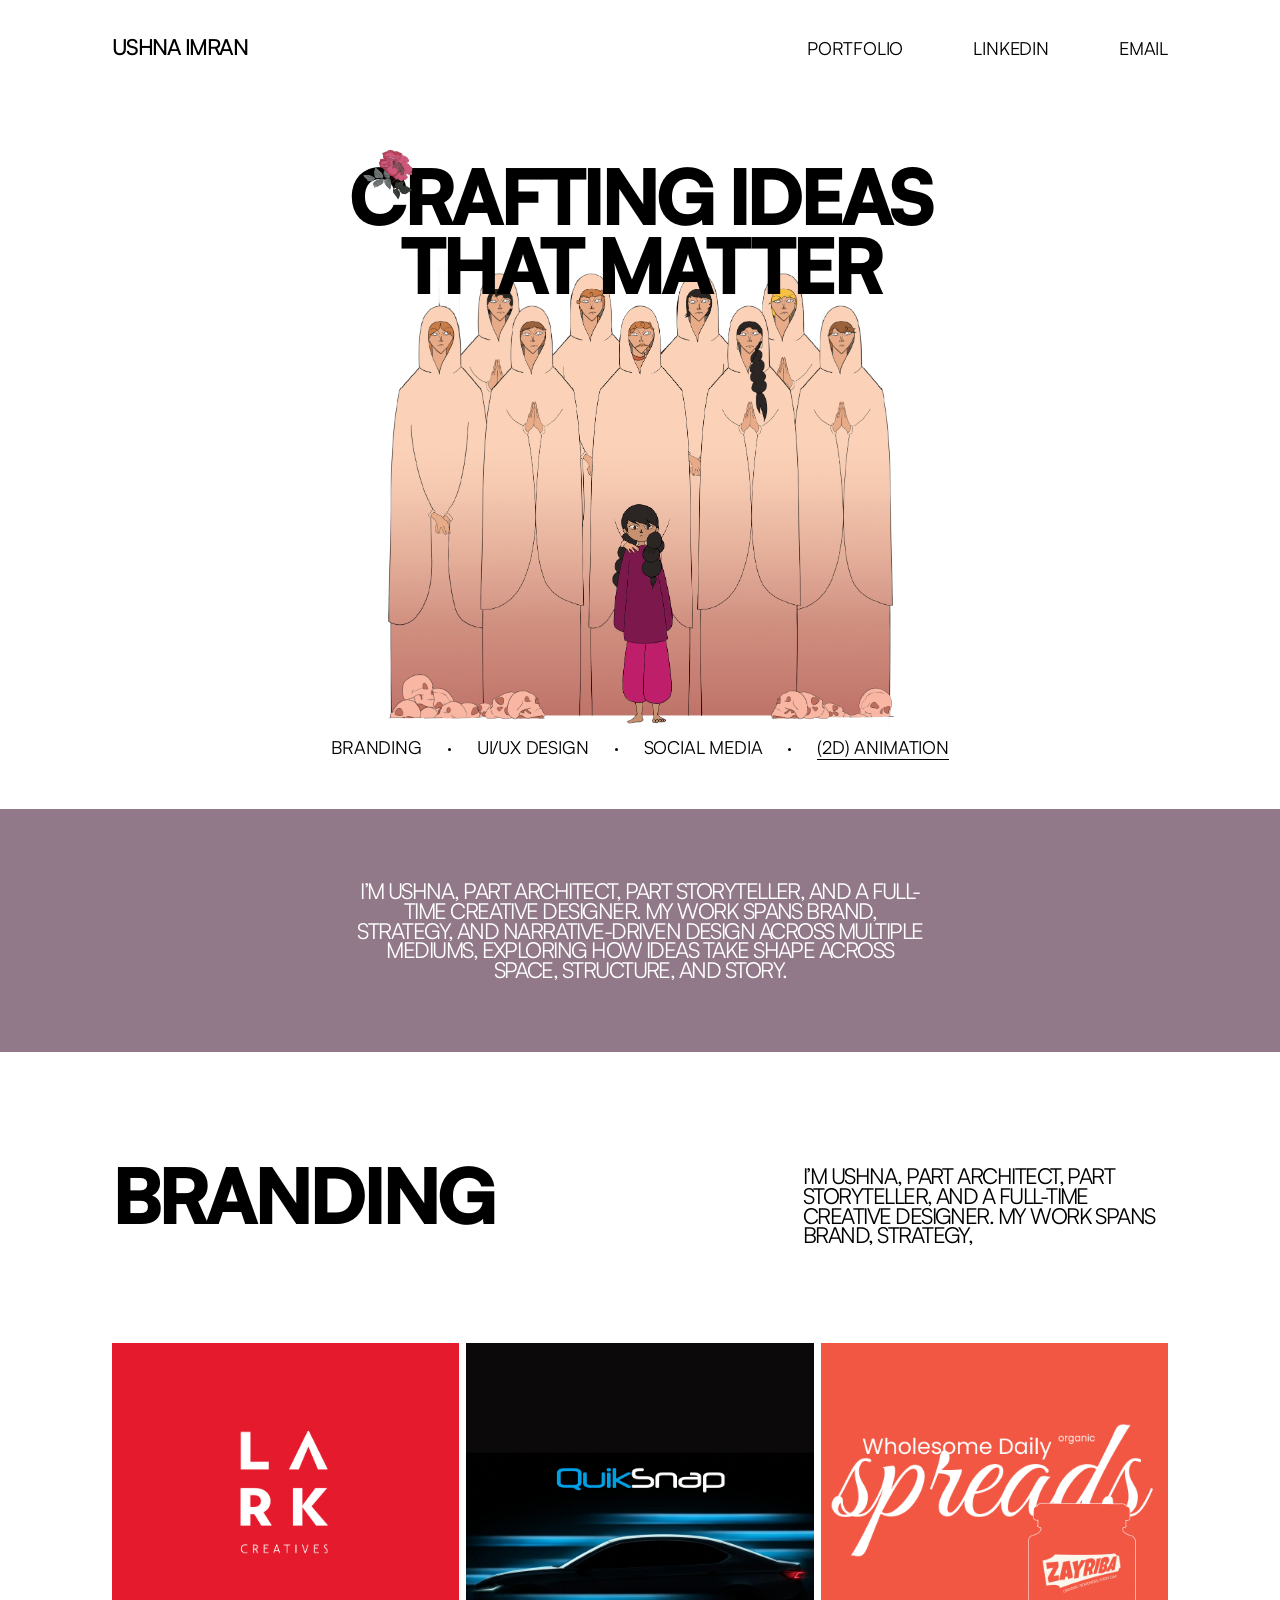
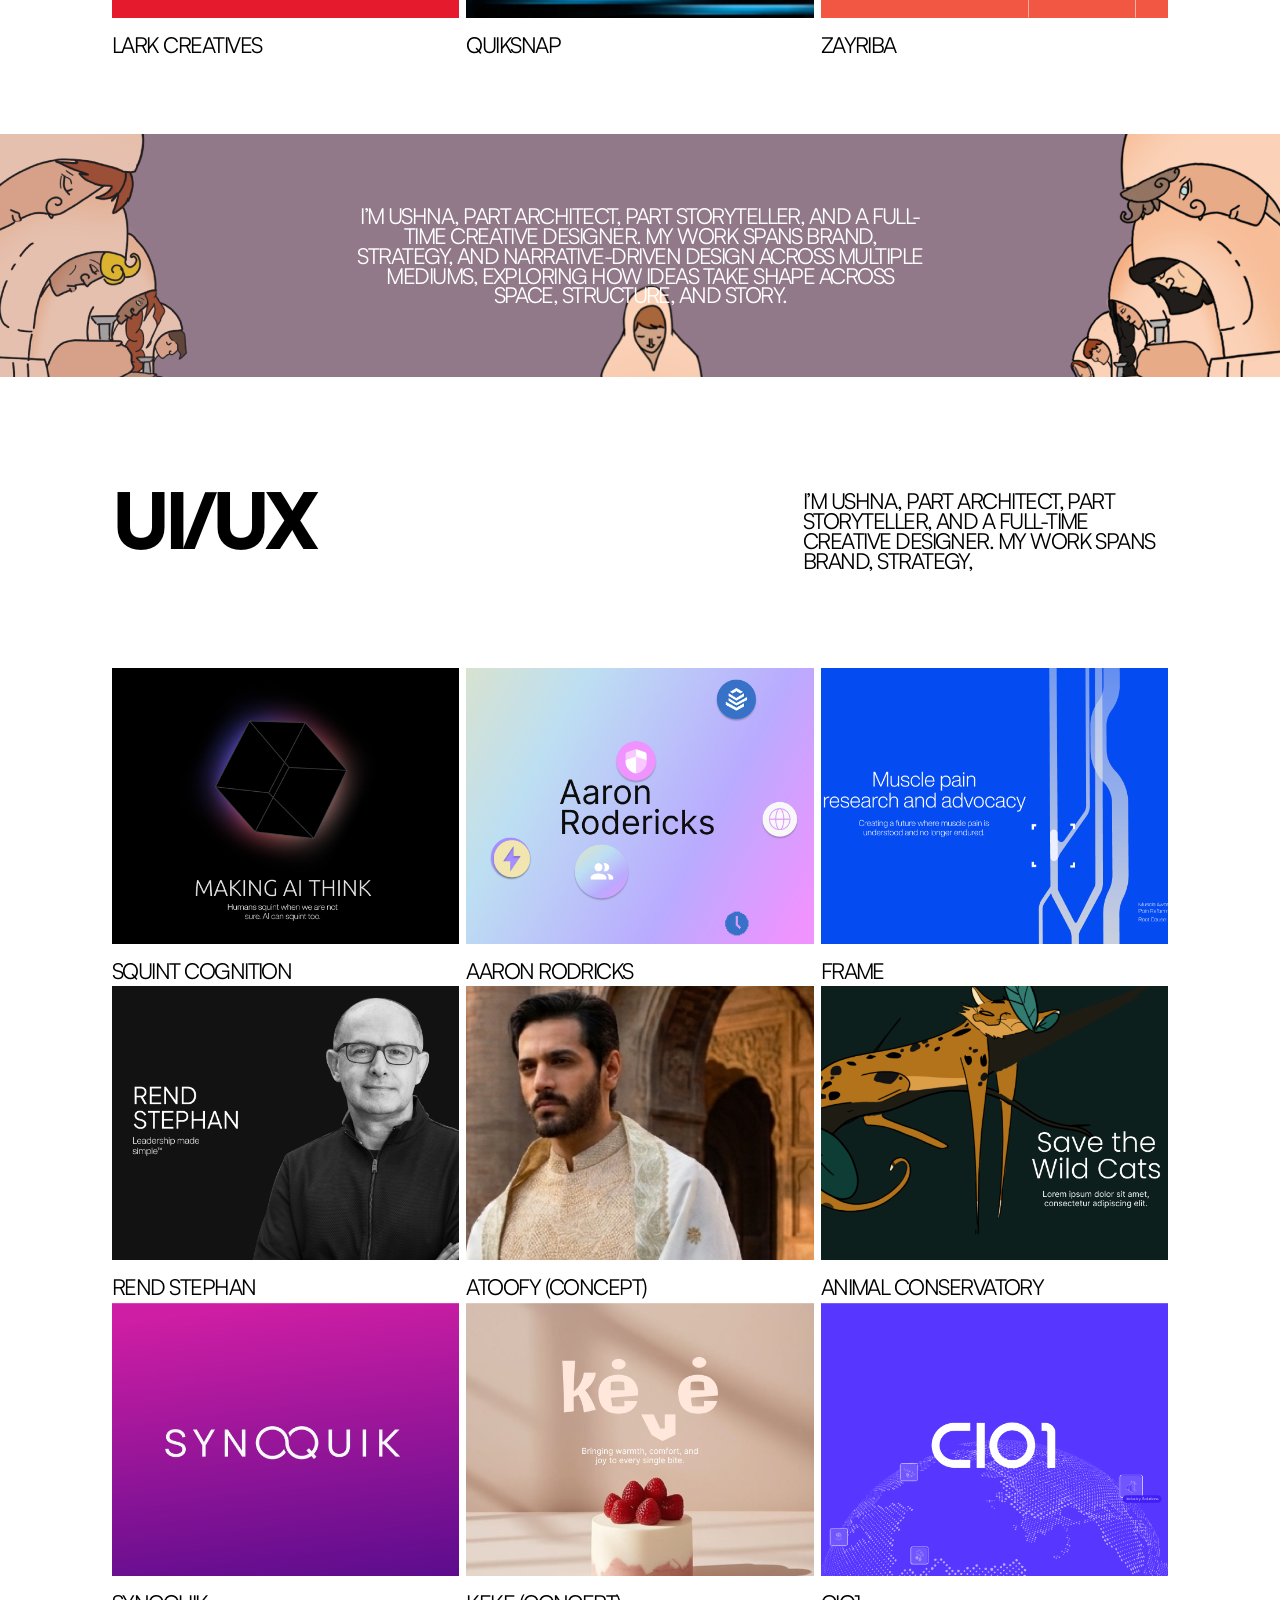
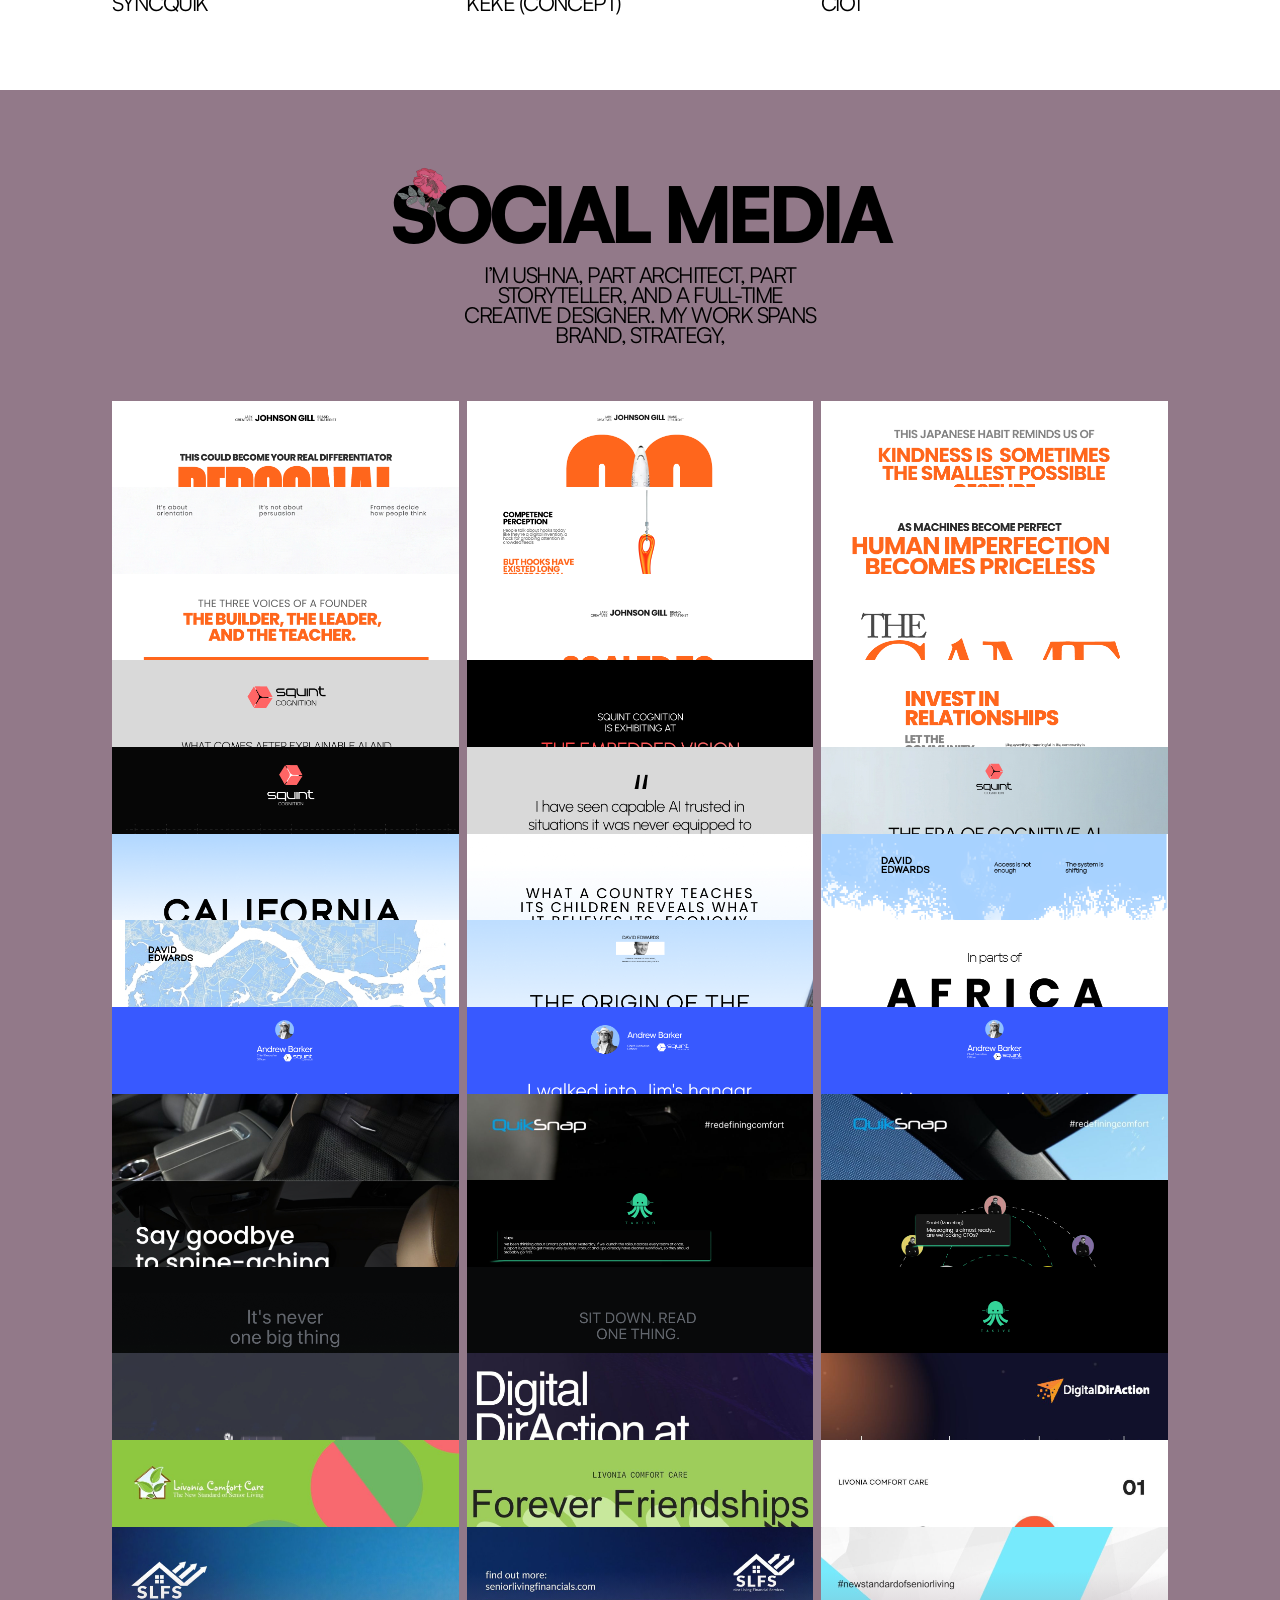
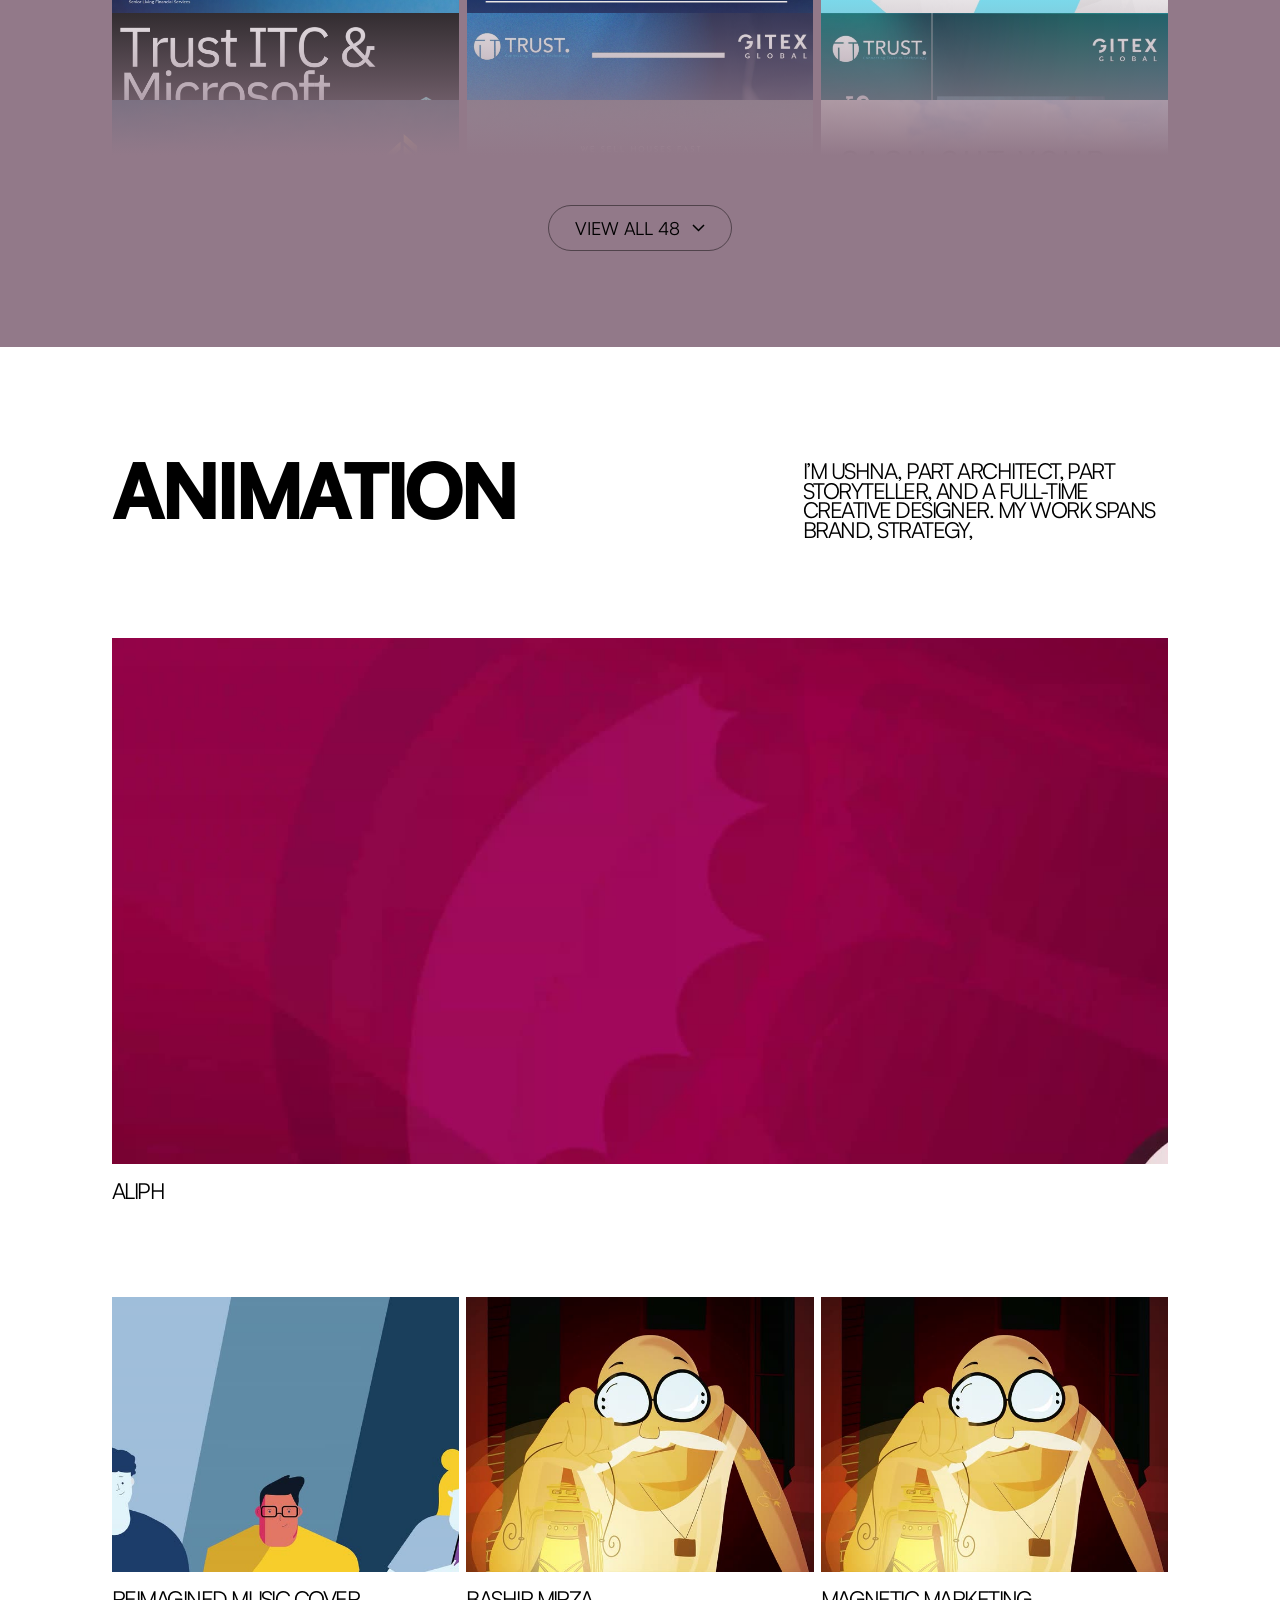
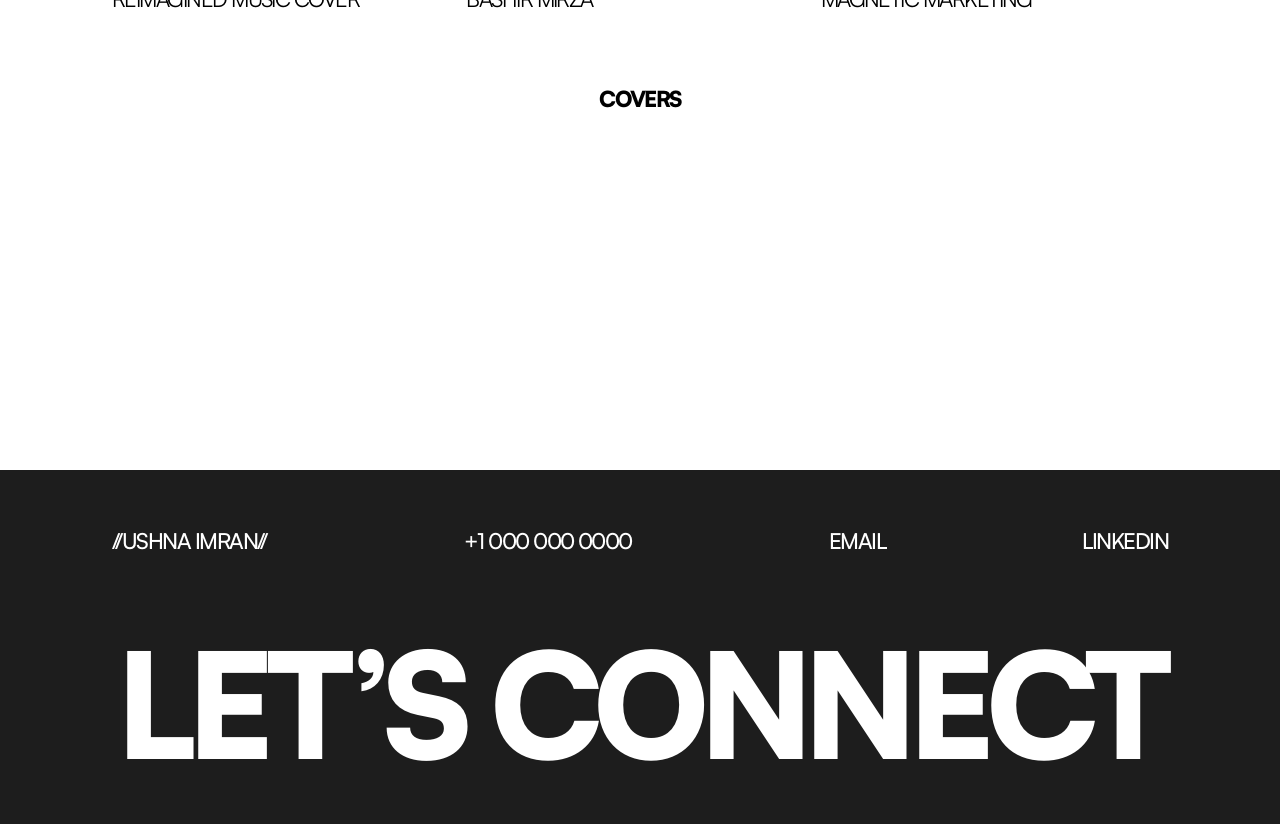
==== index.html @ 885ed6cf "Build Ushna Imran portfolio one-pager from Figma Transcribes the "Ushna portfolio" frame (2:28014) t" ====
<!DOCTYPE html>
<html lang="en">
<head>
<meta charset="utf-8">
<meta name="viewport" content="width=device-width,initial-scale=1">
<title>Ushna Imran — Crafting Ideas That Matter</title>
<meta name="description" content="Ushna Imran — creative designer working across branding, UI/UX, social media and 2d animation.">
<meta property="og:title" content="Ushna Imran — Crafting Ideas That Matter">
<meta property="og:description" content="Creative designer working across branding, UI/UX, social media and 2d animation.">
<meta property="og:type" content="website">
<link rel="preload" href="assets/fonts/Satoshi-Black.woff2" as="font" type="font/woff2" crossorigin>
<link rel="preload" href="assets/fonts/Satoshi-Regular.woff2" as="font" type="font/woff2" crossorigin>
<link rel="stylesheet" href="css/style.css">
</head>
<body>

<header class="nav">
  <div class="wrap nav__in">
    <a class="nav__logo" href="#top">Ushna Imran</a>
    <nav class="nav__links" aria-label="Primary">
      <a href="#branding">Portfolio</a>
      <a href="https://www.linkedin.com/" target="_blank" rel="noopener">LinkedIn</a>
      <a href="mailto:hello@example.com">Email</a>
    </nav>
  </div>
</header>

<main id="top">

  <section class="hero">
    <h1 class="hero__title">
      <img class="hero__rose" src="assets/img/hero-rose.png" alt="" width="344" height="264">
      Crafting ideas that matter
    </h1>
    <img class="hero__art" src="assets/img/hero-illustration.png" alt="Illustration of a figure standing before a row of robed figures" width="1539" height="1455">
    <nav class="hero__jump" aria-label="Sections">
      <a href="#branding" data-jump="branding">Branding</a>
      <span class="hero__dot" aria-hidden="true"></span>
      <a href="#uiux" data-jump="uiux">UI/UX Design</a>
      <span class="hero__dot" aria-hidden="true"></span>
      <a href="#social" data-jump="social">Social Media</a>
      <span class="hero__dot" aria-hidden="true"></span>
      <a href="#animation" data-jump="animation">(2d) Animation</a>
    </nav>
  </section>

  <div class="band band--plain">
    <p class="band__text">I’m Ushna, part architect, part storyteller, and a full-time creative designer. My work spans brand, strategy, and narrative-driven design across multiple mediums, exploring how ideas take shape across space, structure, and story.</p>
  </div>

  <section class="sec" id="branding">
    <div class="wrap">
      <div class="sec__head">
        <h2 class="sec__title">Branding</h2>
        <p class="sec__blurb">I’m Ushna, part architect, part storyteller, and a full-time creative designer. My work spans brand, strategy,</p>
      </div>
      <div class="grid">
        <button type="button" class="tile tile--link" data-case="lark" aria-haspopup="dialog">
          <span class="tile__art"><img src="assets/img/brand-lark.png" alt="Lark Creatives" loading="lazy" width="694" height="476"></span>
          <span class="tile__label">Lark Creatives</span>
        </button>
        <button type="button" class="tile tile--link" data-case="quiksnap" aria-haspopup="dialog">
          <span class="tile__art"><img src="assets/img/brand-quiksnap.png" alt="QuikSnap" loading="lazy" width="694" height="476"></span>
          <span class="tile__label">QuikSnap</span>
        </button>
        <button type="button" class="tile tile--link" data-case="zayriba" aria-haspopup="dialog">
          <span class="tile__art"><img src="assets/img/brand-zayriba.png" alt="Zayriba" loading="lazy" width="694" height="476"></span>
          <span class="tile__label">Zayriba</span>
        </button>
      </div>
    </div>
  </section>

  <div class="band">
    <img class="band__art" src="assets/img/break-2.png" alt="" width="2880" height="486">
    <p class="band__text">I’m Ushna, part architect, part storyteller, and a full-time creative designer. My work spans brand, strategy, and narrative-driven design across multiple mediums, exploring how ideas take shape across space, structure, and story.</p>
  </div>

  <section class="sec" id="uiux">
    <div class="wrap">
      <div class="sec__head">
        <h2 class="sec__title">UI/UX</h2>
        <p class="sec__blurb">I’m Ushna, part architect, part storyteller, and a full-time creative designer. My work spans brand, strategy,</p>
      </div>
      <div class="grid">
        <div class="tile tile--static">
          <span class="tile__art"><img src="assets/img/uiux-squint-cognition.png" alt="Squint Cognition" loading="lazy" width="694" height="476"></span>
          <span class="tile__label">Squint Cognition</span>
        </div>
        <button type="button" class="tile tile--link" data-case="aaron-rodricks" aria-haspopup="dialog">
          <span class="tile__art"><img src="assets/img/uiux-aaron-rodricks.png" alt="Aaron Rodricks" loading="lazy" width="694" height="476"></span>
          <span class="tile__label">Aaron Rodricks</span>
        </button>
        <button type="button" class="tile tile--link" data-case="frame" aria-haspopup="dialog">
          <span class="tile__art"><img src="assets/img/uiux-frame.png" alt="Frame" loading="lazy" width="694" height="476"></span>
          <span class="tile__label">Frame</span>
        </button>
        <button type="button" class="tile tile--link" data-case="rend-stephan" aria-haspopup="dialog">
          <span class="tile__art"><img src="assets/img/uiux-rend-stephan.png" alt="Rend Stephan" loading="lazy" width="694" height="476"></span>
          <span class="tile__label">Rend Stephan</span>
        </button>
        <div class="tile tile--static">
          <span class="tile__art"><img src="assets/img/uiux-atoofy.png" alt="Atoofy (concept)" loading="lazy" width="694" height="476"></span>
          <span class="tile__label">Atoofy (concept)</span>
        </div>
        <button type="button" class="tile tile--link" data-case="animal-conservatory" aria-haspopup="dialog">
          <span class="tile__art"><img src="assets/img/uiux-animal-conservatory.png" alt="Animal Conservatory" loading="lazy" width="694" height="476"></span>
          <span class="tile__label">Animal Conservatory</span>
        </button>
        <div class="tile tile--static">
          <span class="tile__art"><img src="assets/img/uiux-syncquik.png" alt="SyncQuik" loading="lazy" width="694" height="476"></span>
          <span class="tile__label">SyncQuik</span>
        </div>
        <button type="button" class="tile tile--link" data-case="keke" aria-haspopup="dialog">
          <span class="tile__art"><img src="assets/img/uiux-keke.png" alt="KEKE (concept)" loading="lazy" width="694" height="476"></span>
          <span class="tile__label">KEKE (concept)</span>
        </button>
        <button type="button" class="tile tile--link" data-case="cio1" aria-haspopup="dialog">
          <span class="tile__art"><img src="assets/img/uiux-cio1.png" alt="CIO1" loading="lazy" width="694" height="476"></span>
          <span class="tile__label">CIO1</span>
        </button>
      </div>
    </div>
  </section>

  <section class="social" id="social">
    <div class="wrap">
      <div class="social__head">
        <img class="social__rose" src="assets/img/hero-rose.png" alt="" width="344" height="264">
        <h2 class="social__title">Social Media</h2>
      </div>
      <p class="social__blurb">I’m Ushna, part architect, part storyteller, and a full-time creative designer. My work spans brand, strategy,</p>
      <div class="social__gridwrap" id="socialWrap">
        <div class="social__grid" id="socialGrid">
            <figure class="social__item"><img src="assets/img/social-01.png" alt="Social media design 1" loading="lazy" width="694" height="756"></figure>
            <figure class="social__item"><img src="assets/img/social-02.png" alt="Social media design 2" loading="lazy" width="694" height="756"></figure>
            <figure class="social__item"><img src="assets/img/social-03.png" alt="Social media design 3" loading="lazy" width="694" height="756"></figure>
            <figure class="social__item"><img src="assets/img/social-04.png" alt="Social media design 4" loading="lazy" width="694" height="756"></figure>
            <figure class="social__item"><img src="assets/img/social-05.png" alt="Social media design 5" loading="lazy" width="694" height="756"></figure>
            <figure class="social__item"><img src="assets/img/social-06.png" alt="Social media design 6" loading="lazy" width="694" height="756"></figure>
            <figure class="social__item"><img src="assets/img/social-07.png" alt="Social media design 7" loading="lazy" width="694" height="756"></figure>
            <figure class="social__item"><img src="assets/img/social-08.png" alt="Social media design 8" loading="lazy" width="694" height="756"></figure>
            <figure class="social__item"><img src="assets/img/social-09.png" alt="Social media design 9" loading="lazy" width="694" height="756"></figure>
            <figure class="social__item"><img src="assets/img/social-10.png" alt="Social media design 10" loading="lazy" width="694" height="756"></figure>
            <figure class="social__item"><img src="assets/img/social-11.png" alt="Social media design 11" loading="lazy" width="694" height="756"></figure>
            <figure class="social__item"><img src="assets/img/social-12.png" alt="Social media design 12" loading="lazy" width="694" height="756"></figure>
            <figure class="social__item"><img src="assets/img/social-13.png" alt="Social media design 13" loading="lazy" width="694" height="756"></figure>
            <figure class="social__item"><img src="assets/img/social-14.png" alt="Social media design 14" loading="lazy" width="694" height="756"></figure>
            <figure class="social__item"><img src="assets/img/social-15.png" alt="Social media design 15" loading="lazy" width="694" height="756"></figure>
            <figure class="social__item"><img src="assets/img/social-16.png" alt="Social media design 16" loading="lazy" width="694" height="756"></figure>
            <figure class="social__item"><img src="assets/img/social-17.png" alt="Social media design 17" loading="lazy" width="694" height="756"></figure>
            <figure class="social__item"><img src="assets/img/social-18.png" alt="Social media design 18" loading="lazy" width="694" height="756"></figure>
            <figure class="social__item"><img src="assets/img/social-19.png" alt="Social media design 19" loading="lazy" width="694" height="756"></figure>
            <figure class="social__item"><img src="assets/img/social-20.png" alt="Social media design 20" loading="lazy" width="694" height="756"></figure>
            <figure class="social__item"><img src="assets/img/social-21.png" alt="Social media design 21" loading="lazy" width="694" height="756"></figure>
            <figure class="social__item"><img src="assets/img/social-22.png" alt="Social media design 22" loading="lazy" width="694" height="756"></figure>
            <figure class="social__item"><img src="assets/img/social-23.png" alt="Social media design 23" loading="lazy" width="694" height="756"></figure>
            <figure class="social__item"><img src="assets/img/social-24.png" alt="Social media design 24" loading="lazy" width="694" height="756"></figure>
            <figure class="social__item"><img src="assets/img/social-25.png" alt="Social media design 25" loading="lazy" width="694" height="756"></figure>
            <figure class="social__item"><img src="assets/img/social-26.png" alt="Social media design 26" loading="lazy" width="694" height="756"></figure>
            <figure class="social__item"><img src="assets/img/social-27.png" alt="Social media design 27" loading="lazy" width="694" height="756"></figure>
            <figure class="social__item"><img src="assets/img/social-28.png" alt="Social media design 28" loading="lazy" width="694" height="756"></figure>
            <figure class="social__item"><img src="assets/img/social-29.png" alt="Social media design 29" loading="lazy" width="694" height="756"></figure>
            <figure class="social__item"><img src="assets/img/social-30.png" alt="Social media design 30" loading="lazy" width="694" height="756"></figure>
            <figure class="social__item"><img src="assets/img/social-31.png" alt="Social media design 31" loading="lazy" width="694" height="756"></figure>
            <figure class="social__item"><img src="assets/img/social-32.png" alt="Social media design 32" loading="lazy" width="694" height="756"></figure>
            <figure class="social__item"><img src="assets/img/social-33.png" alt="Social media design 33" loading="lazy" width="694" height="756"></figure>
            <figure class="social__item"><img src="assets/img/social-34.png" alt="Social media design 34" loading="lazy" width="694" height="756"></figure>
            <figure class="social__item"><img src="assets/img/social-35.png" alt="Social media design 35" loading="lazy" width="694" height="756"></figure>
            <figure class="social__item"><img src="assets/img/social-36.png" alt="Social media design 36" loading="lazy" width="694" height="756"></figure>
            <figure class="social__item"><img src="assets/img/social-37.png" alt="Social media design 37" loading="lazy" width="694" height="756"></figure>
            <figure class="social__item"><img src="assets/img/social-38.png" alt="Social media design 38" loading="lazy" width="694" height="756"></figure>
            <figure class="social__item"><img src="assets/img/social-39.png" alt="Social media design 39" loading="lazy" width="694" height="756"></figure>
            <figure class="social__item"><img src="assets/img/social-40.png" alt="Social media design 40" loading="lazy" width="694" height="756"></figure>
            <figure class="social__item"><img src="assets/img/social-41.png" alt="Social media design 41" loading="lazy" width="694" height="756"></figure>
            <figure class="social__item"><img src="assets/img/social-42.png" alt="Social media design 42" loading="lazy" width="694" height="756"></figure>
            <figure class="social__item"><img src="assets/img/social-43.png" alt="Social media design 43" loading="lazy" width="694" height="756"></figure>
            <figure class="social__item"><img src="assets/img/social-44.png" alt="Social media design 44" loading="lazy" width="694" height="756"></figure>
            <figure class="social__item"><img src="assets/img/social-45.png" alt="Social media design 45" loading="lazy" width="694" height="756"></figure>
            <figure class="social__item"><img src="assets/img/social-46.png" alt="Social media design 46" loading="lazy" width="694" height="756"></figure>
            <figure class="social__item"><img src="assets/img/social-47.png" alt="Social media design 47" loading="lazy" width="694" height="756"></figure>
            <figure class="social__item"><img src="assets/img/social-48.png" alt="Social media design 48" loading="lazy" width="694" height="756"></figure>
        </div>
        <div class="social__fade" aria-hidden="true"></div>
      </div>
      <button class="social__toggle" id="socialToggle" type="button" aria-expanded="false" aria-controls="socialGrid">
        <span data-label>View all 48</span>
        <svg width="13" height="8" viewBox="0 0 13 8" fill="none" aria-hidden="true"><path d="M1 1l5.5 5.5L12 1" stroke="currentColor" stroke-width="1.5"/></svg>
      </button>
    </div>
  </section>

  <section class="sec" id="animation">
    <div class="wrap">
      <div class="sec__head">
        <h2 class="sec__title">Animation</h2>
        <p class="sec__blurb">I’m Ushna, part architect, part storyteller, and a full-time creative designer. My work spans brand, strategy,</p>
      </div>

      <figure class="aliph" data-autoplay-video>
        <img src="assets/video/aliph-poster.jpg" alt="Aliph animation" width="1440" height="720">
        <video muted loop playsinline preload="none" width="1440" height="720">
          <source src="assets/video/aliph.webm" type="video/webm">
          <source src="assets/video/aliph.mp4" type="video/mp4">
        </video>
      </figure>
      <p class="tile__label">Aliph</p>

      <div class="grid anim-grid">
        <div class="tile tile--static">
          <span class="tile__art"><span class="anim__media" data-hover-video>
            <img src="assets/video/reimagined-music-cover-poster.jpg" alt="Reimagined Music Cover" loading="lazy" width="720" height="494">
            <video muted loop playsinline preload="none" width="720" height="494">
              <source src="assets/video/reimagined-music-cover.webm" type="video/webm">
              <source src="assets/video/reimagined-music-cover.mp4" type="video/mp4">
            </video>
          </span></span>
          <span class="tile__label">Reimagined Music Cover</span>
        </div>
        <div class="tile tile--static">
          <span class="tile__art"><span class="anim__media" data-hover-video>
            <img src="assets/video/bashir-mirza-poster.jpg" alt="Bashir Mirza" loading="lazy" width="720" height="494">
            <video muted loop playsinline preload="none" width="720" height="494">
              <source src="assets/video/bashir-mirza.webm" type="video/webm">
              <source src="assets/video/bashir-mirza.mp4" type="video/mp4">
            </video>
          </span></span>
          <span class="tile__label">Bashir Mirza</span>
        </div>
        <div class="tile tile--static">
          <span class="tile__art"><span class="anim__media" data-hover-video>
            <img src="assets/video/magnetic-marketing-poster.jpg" alt="Magnetic Marketing" loading="lazy" width="720" height="494">
            <video muted loop playsinline preload="none" width="720" height="494">
              <source src="assets/video/magnetic-marketing.webm" type="video/webm">
              <source src="assets/video/magnetic-marketing.mp4" type="video/mp4">
            </video>
          </span></span>
          <span class="tile__label">Magnetic Marketing</span>
        </div>
      </div>

      <div class="covers">
        <p class="covers__label">Covers</p>
        <div class="covers__row">
          <img src="assets/img/cover-1.png" alt="World Rhino Day cover" loading="lazy" width="616" height="872">
          <img src="assets/img/cover-2.png" alt="Thailand cover" loading="lazy" width="616" height="872">
          <img src="assets/img/cover-3.png" alt="World Rhino Day cover" loading="lazy" width="616" height="872">
          <img src="assets/img/cover-4.png" alt="Build your brand cover" loading="lazy" width="616" height="872">
        </div>
      </div>
    </div>
  </section>

</main>

<footer class="foot">
  <div class="wrap">
    <div class="foot__links">
      <a href="#top">//Ushna Imran//</a>
      <a href="tel:+10000000000">+1 000 000 0000</a>
      <a href="mailto:hello@example.com">Email</a>
      <a href="https://www.linkedin.com/" target="_blank" rel="noopener">LinkedIn</a>
    </div>
    <p class="foot__big">Let’s Connect</p>
  </div>
</footer>

<div class="modal" id="modal" role="dialog" aria-modal="true" aria-labelledby="modalTitle" hidden>
  <div class="modal__scrim" data-close></div>
  <div class="modal__panel" id="modalPanel">
    <div class="modal__bar">
      <span id="modalTitle">Case study</span>
      <button class="modal__close" type="button" data-close>Close</button>
    </div>
    <div class="modal__body" id="modalBody"></div>
    <p class="modal__end">Scroll to close</p>
  </div>
</div>

<script src="js/main.js"></script>
</body>
</html>
---- css/style.css ----
/* ==========================================================================
   Ushna Imran — portfolio
   Type + geometry transcribed from Figma (1440 canvas, 1056 content column).
   ========================================================================== */

@font-face{font-family:Satoshi;src:url(../assets/fonts/Satoshi-Regular.woff2) format('woff2');font-weight:400;font-style:normal;font-display:swap}
@font-face{font-family:Satoshi;src:url(../assets/fonts/Satoshi-Medium.woff2)  format('woff2');font-weight:500;font-style:normal;font-display:swap}
@font-face{font-family:Satoshi;src:url(../assets/fonts/Satoshi-Black.woff2)   format('woff2');font-weight:900;font-style:normal;font-display:swap}

:root{
  --ink:#000;
  --paper:#fff;
  --mauve:#927989;
  --footer:#1D1D1D;
  --col:1056px;          /* content column */
  --gut:7px;             /* grid gutter */
  --tile-ratio:347/238;  /* branding · ui/ux · animation tiles */
  --social-ratio:347/378;
  --ease:cubic-bezier(.22,1,.36,1);
}

*,*::before,*::after{box-sizing:border-box}
html{-webkit-text-size-adjust:100%}
body{
  margin:0;background:var(--paper);color:var(--ink);
  font-family:Satoshi,system-ui,-apple-system,"Segoe UI",sans-serif;
  font-weight:400;font-size:22px;line-height:.9;letter-spacing:-.07em;
  text-transform:uppercase;
  -webkit-font-smoothing:antialiased;
}
body.is-locked{overflow:hidden}
figure,p,h1,h2{margin:0}
img,video{display:block;max-width:100%}
a{color:inherit;text-decoration:none}
button{font:inherit;letter-spacing:inherit;text-transform:inherit;color:inherit;background:none;border:0;cursor:pointer}

.wrap{width:min(var(--col),calc(100% - 64px));margin-inline:auto}
.vh{position:absolute;width:1px;height:1px;overflow:hidden;clip:rect(0 0 0 0);white-space:nowrap}

/* ---------- nav ---------------------------------------------------------- */
.nav{position:absolute;top:0;left:0;right:0;z-index:20;padding-top:37px}
.nav__in{display:flex;align-items:baseline;justify-content:space-between}
.nav__logo{font-weight:500}
.nav__links{display:flex;gap:70px;font-size:18px;letter-spacing:-.01em}
.nav__links a{position:relative;padding-bottom:2px}
.nav__links a::after{
  content:"";position:absolute;left:0;right:0;bottom:0;height:1px;background:currentColor;
  transform:scaleX(0);transform-origin:right;transition:transform .45s var(--ease);
}
.nav__links a:hover::after{transform:scaleX(1);transform-origin:left}

/* ---------- hero --------------------------------------------------------- */
.hero{position:relative;height:809px;display:flex;flex-direction:column;align-items:center;background:var(--paper)}
.hero__title{
  position:relative;margin:161px 0 0;width:600px;
  font-weight:900;font-size:77px;line-height:.9;letter-spacing:-.07em;text-align:center;
}
.hero__rose{position:absolute;left:-5px;top:-23px;width:86px;height:66px;pointer-events:none}
.hero__art{width:513px;height:485px;margin-top:-57px;object-fit:contain}
.hero__jump{
  display:flex;align-items:center;gap:26px;margin-top:11px;
  font-size:18px;letter-spacing:-.01em;
}
.hero__jump a{position:relative;padding-bottom:5px}
.hero__jump a::after{
  content:"";position:absolute;left:0;right:0;bottom:0;height:1px;background:currentColor;
  transform:scaleX(0);transform-origin:right;transition:transform .45s var(--ease);
}
.hero__jump a:hover::after,.hero__jump a.is-active::after{transform:scaleX(1);transform-origin:left}
.hero__dot{width:3px;height:3px;border-radius:50%;background:currentColor;flex:none}

/* ---------- mauve bands -------------------------------------------------- */
.sec + .band{margin-top:116px}
.band{position:relative;height:243px;background:var(--mauve);display:grid;place-items:center;overflow:hidden}
.band__art{position:absolute;inset:0;width:100%;height:100%;object-fit:cover}
.band__text{position:relative;width:568px;text-align:center;color:#fff;font-size:22px;line-height:.9}
.band--plain{padding:0}
.band--plain img{position:absolute;inset:0;width:100%;height:100%;object-fit:cover}

/* ---------- section heads ------------------------------------------------ */
.sec{padding-top:108px}
.sec__head{display:flex;justify-content:space-between;align-items:flex-start;gap:40px}
.sec__title{margin:0;font-weight:900;font-size:77px;line-height:.9;letter-spacing:-.07em}
.sec__blurb{width:365px;flex:none;font-size:22px;line-height:.9;padding-top:6px}

/* ---------- tile grids --------------------------------------------------- */
.grid{display:grid;grid-template-columns:repeat(3,1fr);gap:41px var(--gut);margin-top:98px}
.tile{display:block;width:100%;text-align:left;padding:0}
.tile__art{position:relative;width:100%;aspect-ratio:var(--tile-ratio);overflow:hidden;background:#EDEDED}
.tile__art img,.tile__art video{width:100%;height:100%;object-fit:cover}
.tile__label{display:block;margin-top:17px;font-size:22px;line-height:.9}
.tile--link{cursor:pointer}
.tile--link .tile__art img{transition:transform .7s var(--ease),filter .7s var(--ease)}
.tile--link:hover .tile__art img{transform:scale(1.045)}
.tile--static{cursor:default}

/* ---------- social ------------------------------------------------------- */
.social{background:var(--mauve);color:#fff;margin-top:114px;padding:89px 0 96px;text-align:center}
.social__head{position:relative;display:inline-block}
.social__rose{position:absolute;left:-22px;top:-23px;width:86px;height:66px}
.social__title{margin:0;font-weight:900;font-size:77px;line-height:.9;letter-spacing:-.07em;color:#000}
.social__blurb{width:365px;margin:17px auto 0;font-size:22px;line-height:.9;color:#000}
.social__grid{
  display:grid;grid-template-columns:repeat(3,1fr);gap:16px 8px;
  margin-top:56px;overflow:hidden;
  height:var(--collapsed);
  transition:height .95s var(--ease);
  will-change:height;
}
.social__grid.is-open{height:var(--full)}
.social__item{aspect-ratio:var(--social-ratio);overflow:hidden;background:rgba(255,255,255,.12)}
.social__item img{width:100%;height:100%;object-fit:cover}
.social__fade{
  position:absolute;left:0;right:0;bottom:0;height:200px;pointer-events:none;
  background:linear-gradient(to bottom,rgba(146,121,137,0) 0%,var(--mauve) 92%);
  opacity:1;transition:opacity .6s var(--ease);
}
.social__gridwrap{position:relative}
.social__gridwrap.is-open .social__fade{opacity:0}
.social__toggle{
  margin-top:34px;display:inline-flex;align-items:center;gap:12px;
  font-size:18px;letter-spacing:-.01em;color:#000;
  border:1px solid rgba(0,0,0,.45);border-radius:999px;padding:14px 26px;
  transition:background .45s var(--ease),color .45s var(--ease),border-color .45s var(--ease);
}
.social__toggle:hover{background:#000;color:#fff;border-color:#000}
.social__toggle svg{transition:transform .6s var(--ease)}
.social__toggle[aria-expanded="true"] svg{transform:rotate(180deg)}

/* ---------- animation ---------------------------------------------------- */
.aliph{position:relative;width:100%;aspect-ratio:1056/526;overflow:hidden;margin-top:98px;background:#EDEDED}
.aliph video,.aliph img{width:100%;height:100%;object-fit:cover}
.anim-grid{margin-top:96px}
.anim__media{position:relative;width:100%;height:100%}
.anim__media video{position:absolute;inset:0;width:100%;height:100%;object-fit:cover;opacity:0;transition:opacity .5s var(--ease)}
.anim__media.is-playing video{opacity:1}

/* ---------- covers ------------------------------------------------------- */
.covers{margin-top:117px;text-align:center}
.covers__label{font-weight:900;font-size:22px;line-height:.9}
.covers__row{display:flex;justify-content:center;gap:50px;margin-top:26px}
.covers__row img{width:154px;height:218px;object-fit:contain;background:#EDEDED}
.covers__row img[data-missing]{visibility:hidden}

/* ---------- footer ------------------------------------------------------- */
.foot{margin-top:117px;background:var(--footer);color:#fff;padding:61px 0 54px;overflow:hidden}
.foot__links{display:flex;justify-content:space-between;font-weight:500;font-size:22px;line-height:.9}
.foot__links a{position:relative}
.foot__links a::after{
  content:"";position:absolute;left:0;right:0;bottom:-3px;height:1px;background:currentColor;
  transform:scaleX(0);transform-origin:right;transition:transform .45s var(--ease);
}
.foot__links a:hover::after{transform:scaleX(1);transform-origin:left}
.foot__big{
  margin:88px 0 0;font-weight:900;font-size:146px;line-height:.9;letter-spacing:-.07em;
  text-align:center;white-space:nowrap;
}

/* ---------- case-study modal --------------------------------------------- */
.modal{
  position:fixed;inset:0;z-index:100;display:flex;justify-content:center;
  opacity:0;visibility:hidden;transition:opacity .5s var(--ease),visibility .5s;
}
.modal.is-open{opacity:1;visibility:visible}
.modal__scrim{position:absolute;inset:0;background:rgba(10,10,10,.82);backdrop-filter:blur(6px)}
.modal__panel{
  position:relative;width:min(1056px,calc(100% - 48px));height:100%;
  overflow-y:auto;overscroll-behavior:contain;background:var(--paper);
  transform:translateY(28px);opacity:0;
  transition:transform .6s var(--ease),opacity .6s var(--ease);
  scrollbar-width:thin;
}
.modal.is-open .modal__panel{transform:none;opacity:1}
.modal__bar{
  position:sticky;top:0;z-index:2;display:flex;align-items:center;justify-content:space-between;
  padding:22px 28px;background:rgba(255,255,255,.92);backdrop-filter:blur(10px);
  border-bottom:1px solid #EDEDED;font-size:22px;line-height:.9;
}
.modal__close{
  display:inline-flex;align-items:center;gap:10px;font-size:18px;letter-spacing:-.01em;
  border:1px solid rgba(0,0,0,.35);border-radius:999px;padding:11px 20px;
  transition:background .4s var(--ease),color .4s var(--ease),border-color .4s var(--ease);
}
.modal__close:hover{background:#000;color:#fff;border-color:#000}
.modal__body img{width:100%;height:auto;display:block}
.modal__end{padding:64px 28px 96px;text-align:center;font-size:18px;letter-spacing:-.01em;opacity:.5}

/* ---------- reduced motion ----------------------------------------------- */
@media (prefers-reduced-motion:reduce){
  *,*::before,*::after{animation-duration:.01ms!important;transition-duration:.01ms!important}
  .social__grid{transition:none}
}

/* ---------- responsive ---------------------------------------------------- */
@media (max-width:1180px){
  .hero{height:auto;padding-bottom:64px}
  .hero__title{margin-top:132px;width:min(600px,100%);font-size:clamp(46px,6.4vw,77px)}
  .hero__rose{width:clamp(52px,7vw,86px);height:auto;top:clamp(-23px,-1.9vw,-14px)}
  .hero__art{width:min(513px,86%);height:auto;margin-top:-4vw}
  .sec__title,.social__title{font-size:clamp(44px,6.2vw,77px)}
  .foot__big{font-size:clamp(54px,11.4vw,146px)}
  .sec__blurb{width:300px}
}
@media (max-width:900px){
  .wrap{width:calc(100% - 48px)}
  .sec{padding-top:80px}
  .sec__head{flex-direction:column;gap:20px}
  .sec__blurb{width:min(420px,100%)}
  .grid{grid-template-columns:repeat(2,1fr);gap:32px 8px;margin-top:56px}
  .social__grid{grid-template-columns:repeat(2,1fr)}
  .band{height:auto;padding:52px 0}
  .band__text{width:min(568px,86%)}
  .covers__row{gap:28px;flex-wrap:wrap}
  .aliph{margin-top:56px}
  .anim-grid{margin-top:56px}
  .foot__big{white-space:normal}
}
@media (max-width:640px){
  body{font-size:20px}
  .wrap{width:calc(100% - 32px)}
  .nav{padding-top:22px}
  .nav__links{gap:22px;font-size:15px}
  .nav__logo{font-size:18px}
  .hero__title{margin-top:104px}
  .hero__jump{flex-wrap:wrap;justify-content:center;gap:12px 14px;font-size:15px}
  .hero__dot{display:none}
  .grid{grid-template-columns:1fr;gap:28px;margin-top:40px}
  .social{padding:56px 0 64px;margin-top:72px}
  .social__grid{grid-template-columns:repeat(2,1fr);gap:8px}
  .social__blurb{width:min(320px,86%)}
  .covers__row img{width:122px;height:auto}
  .foot{padding:44px 0 40px;margin-top:72px}
  .foot__links{flex-direction:column;gap:16px;align-items:flex-start}
  .foot__big{margin-top:44px;text-align:left}
  .modal__panel{width:100%}
  .modal__bar{padding:16px 18px;font-size:18px}
}
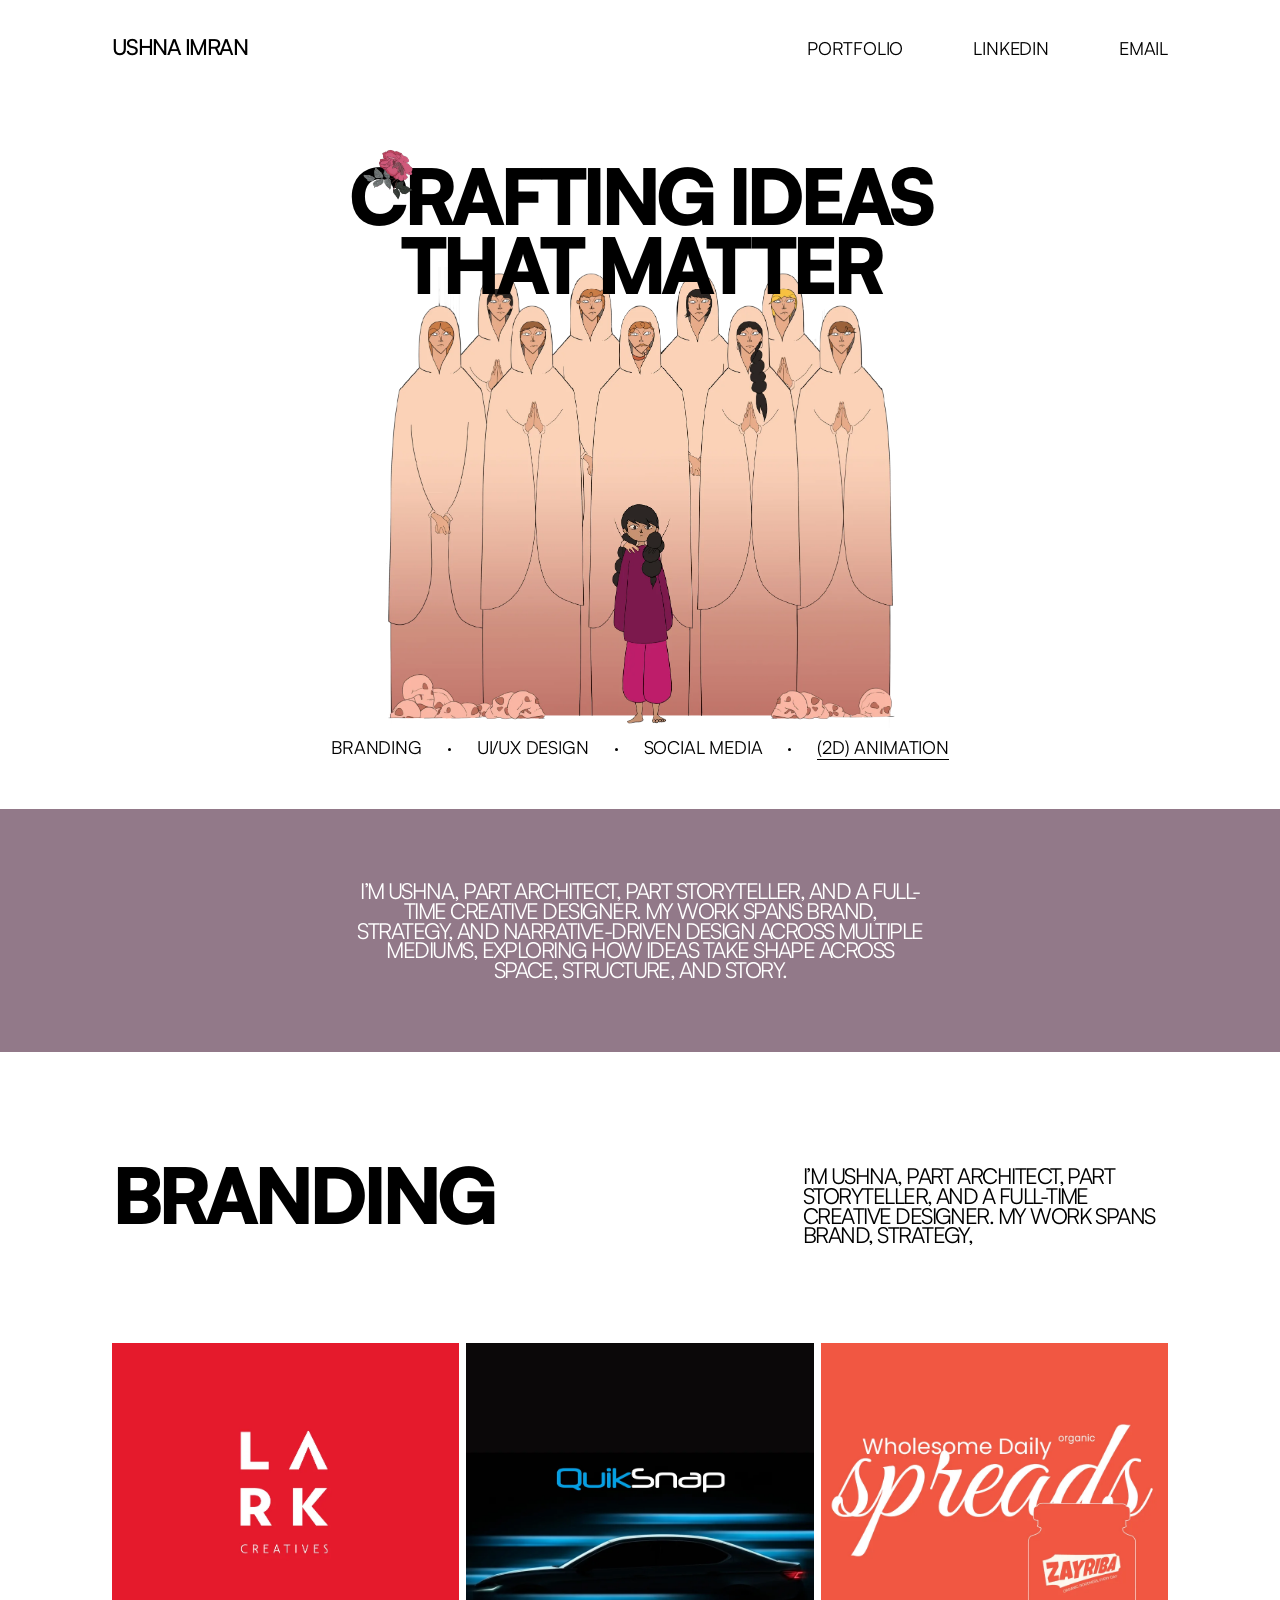
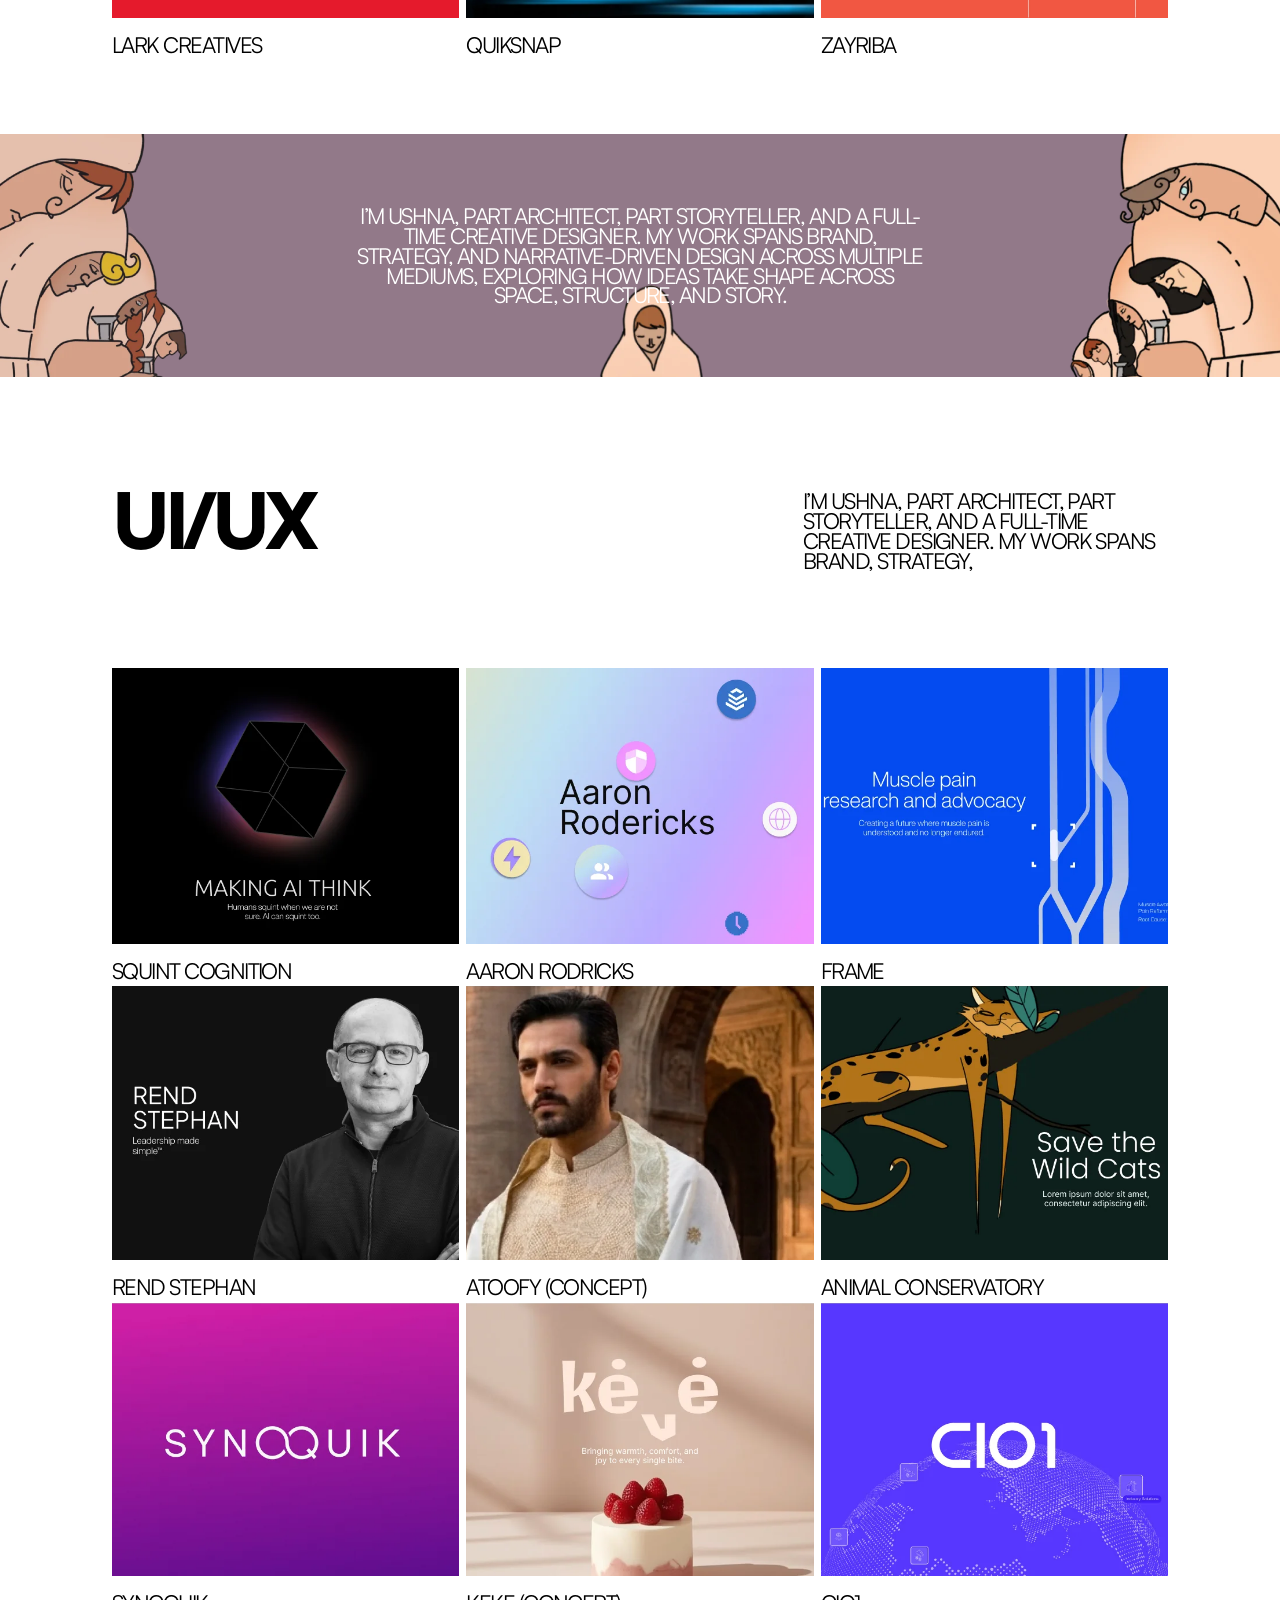
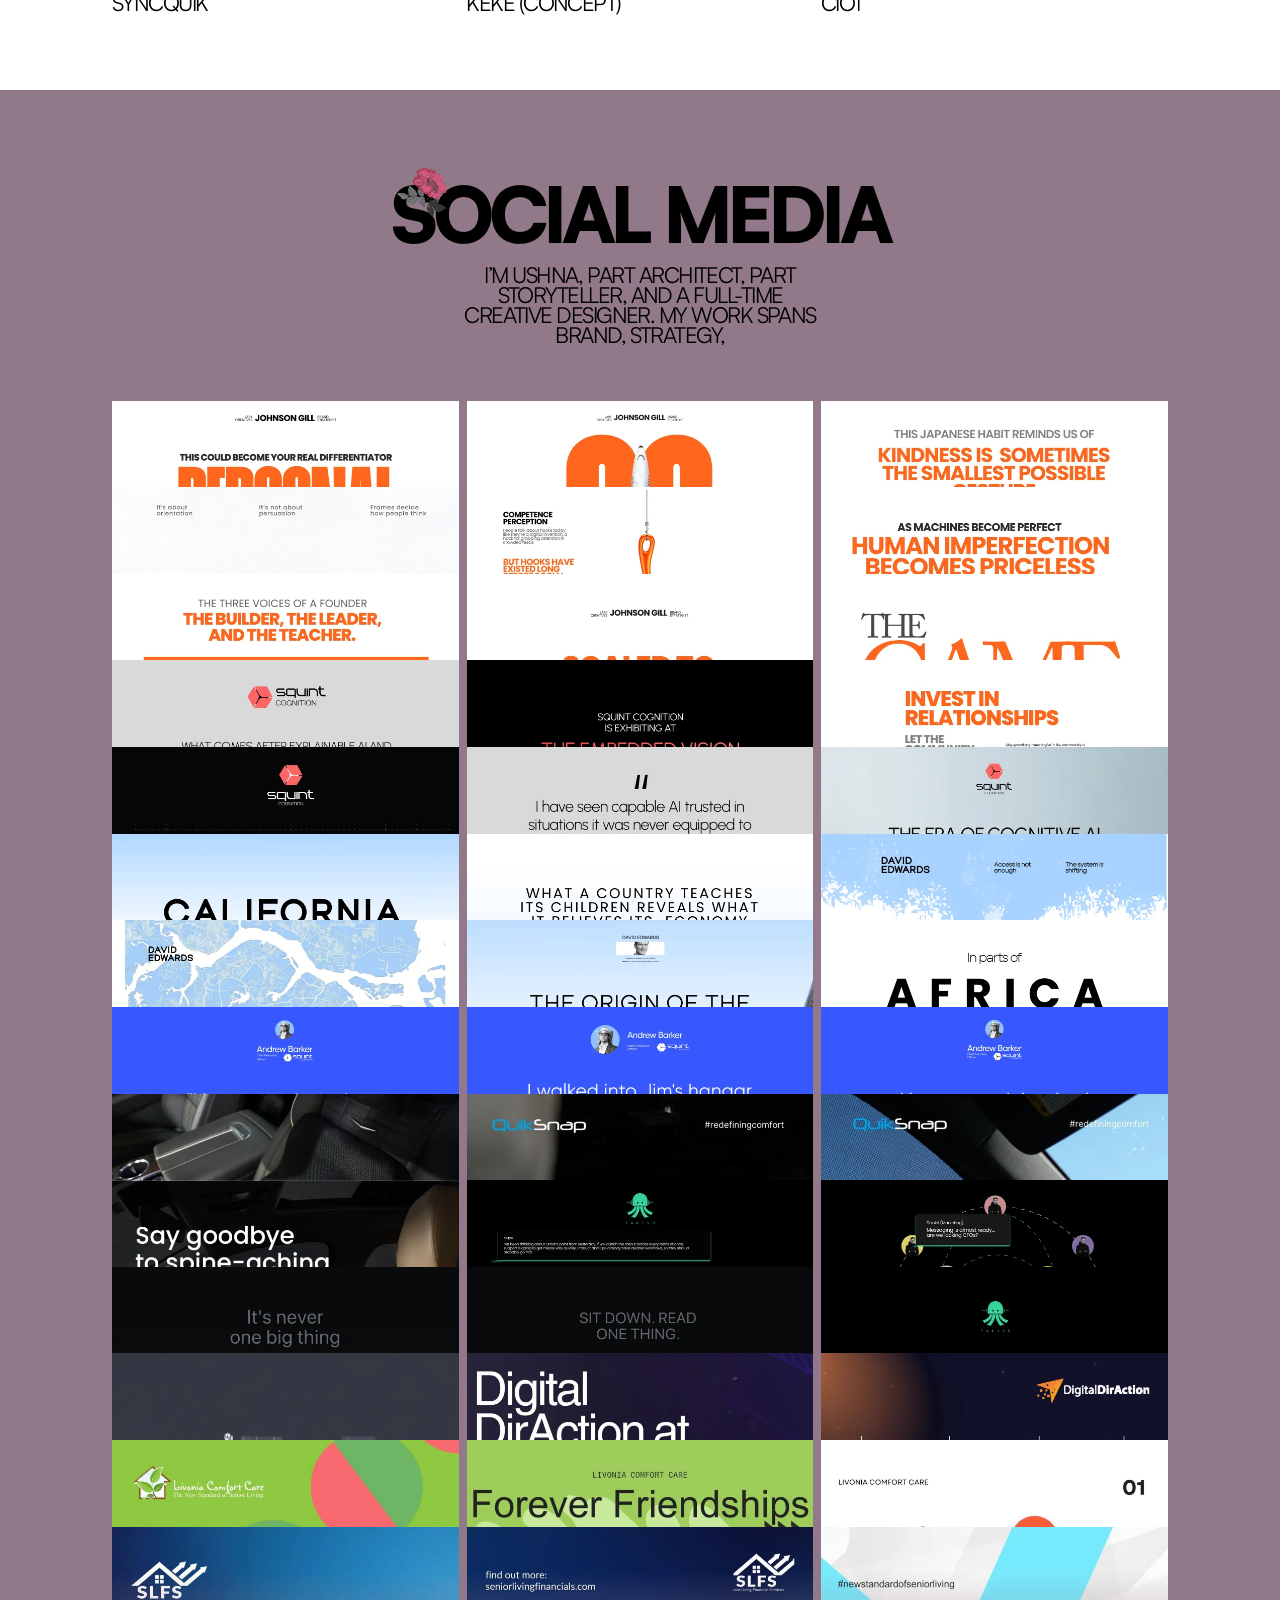
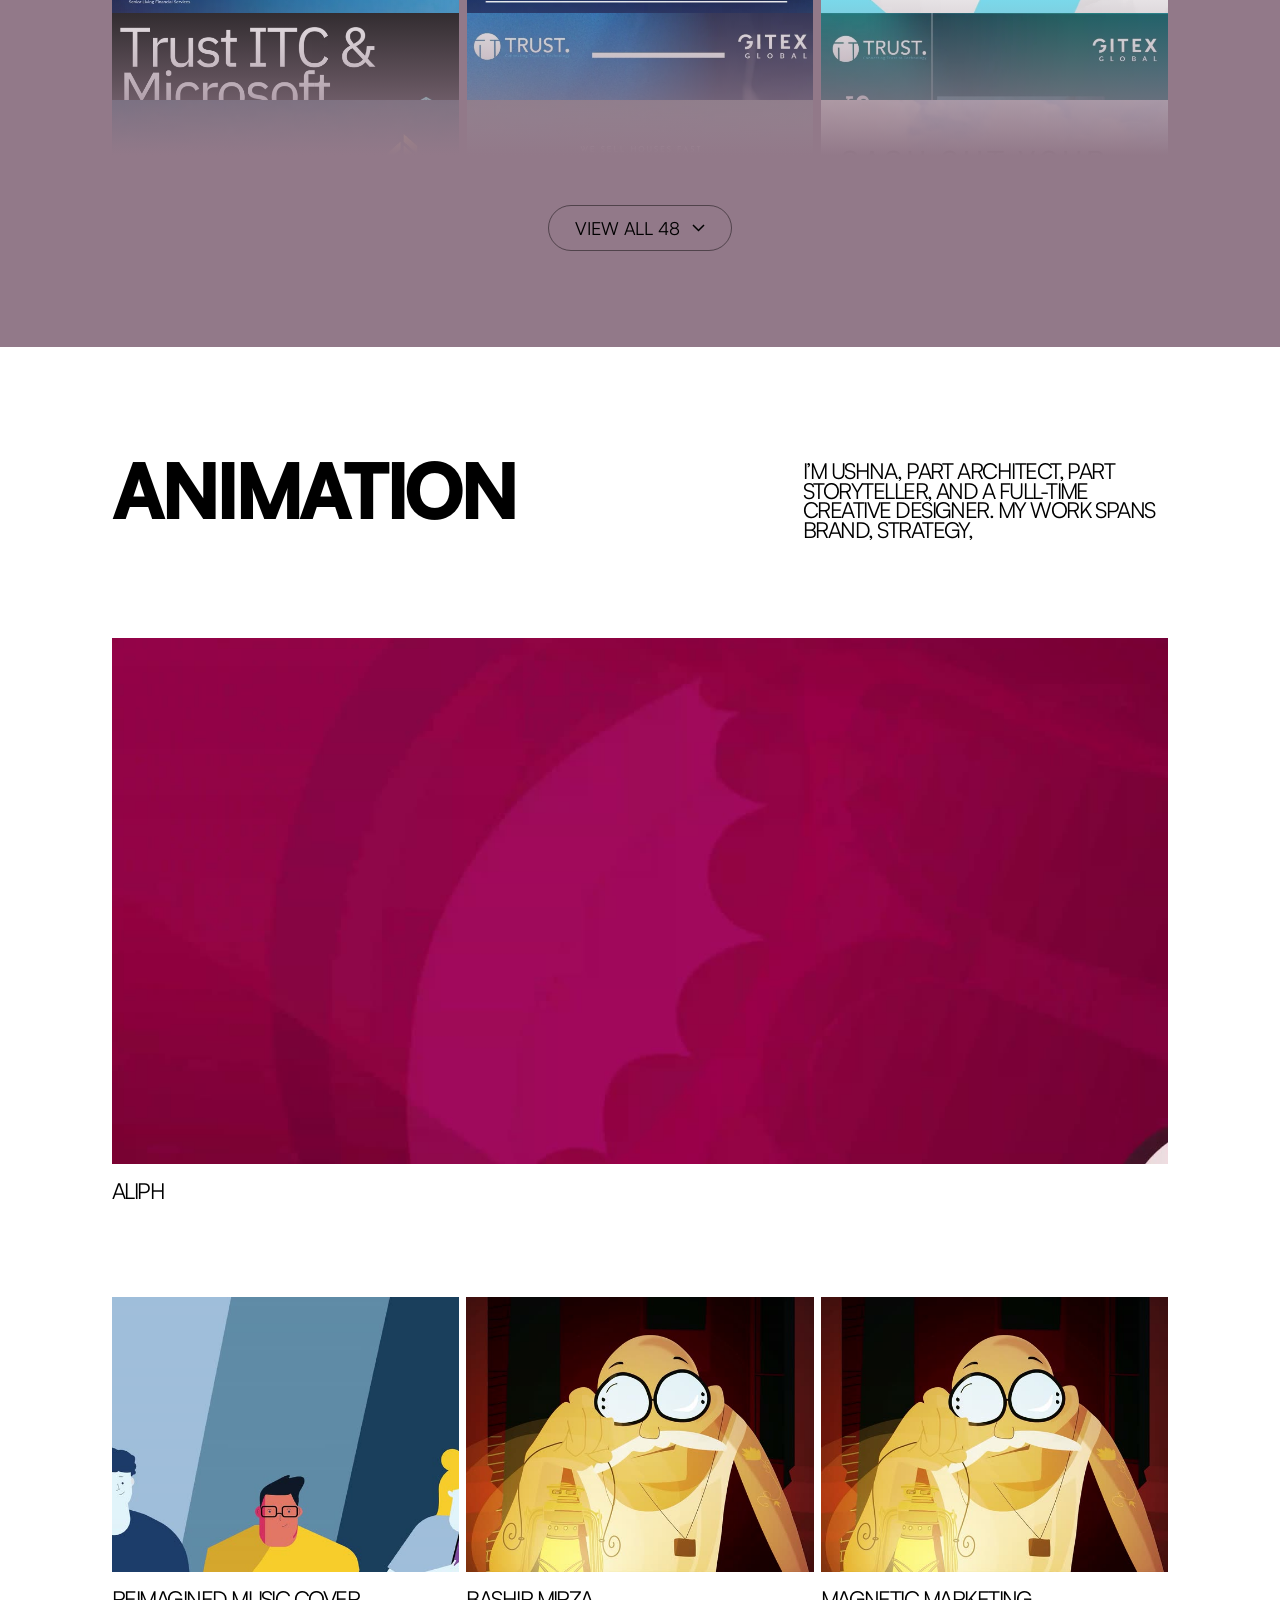
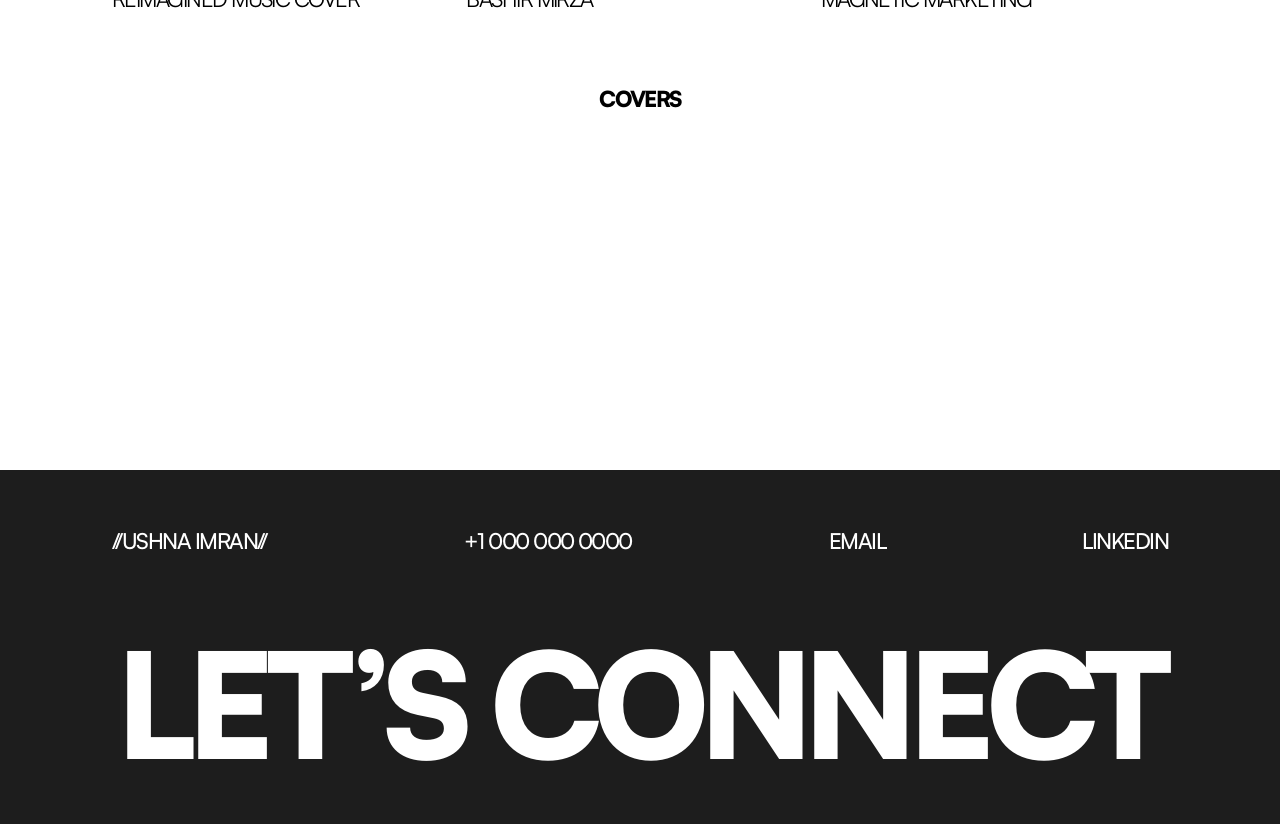
==== commit 5ab1c0ea: "Convert images to WebP, move render intermediates out of assets assets/img 19MB -> 2MB. The 16MB gri" ====
--- a/index.html
+++ b/index.html
@@ -29,10 +29,10 @@
 
   <section class="hero">
     <h1 class="hero__title">
-      <img class="hero__rose" src="assets/img/hero-rose.png" alt="" width="344" height="264">
+      <img class="hero__rose" src="assets/img/hero-rose.webp" alt="" width="344" height="264">
       Crafting ideas that matter
     </h1>
-    <img class="hero__art" src="assets/img/hero-illustration.png" alt="Illustration of a figure standing before a row of robed figures" width="1539" height="1455">
+    <img class="hero__art" src="assets/img/hero-illustration.webp" alt="Illustration of a figure standing before a row of robed figures" width="1539" height="1455">
     <nav class="hero__jump" aria-label="Sections">
       <a href="#branding" data-jump="branding">Branding</a>
       <span class="hero__dot" aria-hidden="true"></span>
@@ -56,15 +56,15 @@
       </div>
       <div class="grid">
         <button type="button" class="tile tile--link" data-case="lark" aria-haspopup="dialog">
-          <span class="tile__art"><img src="assets/img/brand-lark.png" alt="Lark Creatives" loading="lazy" width="694" height="476"></span>
+          <span class="tile__art"><img src="assets/img/brand-lark.webp" alt="Lark Creatives" loading="lazy" width="694" height="476"></span>
           <span class="tile__label">Lark Creatives</span>
         </button>
         <button type="button" class="tile tile--link" data-case="quiksnap" aria-haspopup="dialog">
-          <span class="tile__art"><img src="assets/img/brand-quiksnap.png" alt="QuikSnap" loading="lazy" width="694" height="476"></span>
+          <span class="tile__art"><img src="assets/img/brand-quiksnap.webp" alt="QuikSnap" loading="lazy" width="694" height="476"></span>
           <span class="tile__label">QuikSnap</span>
         </button>
         <button type="button" class="tile tile--link" data-case="zayriba" aria-haspopup="dialog">
-          <span class="tile__art"><img src="assets/img/brand-zayriba.png" alt="Zayriba" loading="lazy" width="694" height="476"></span>
+          <span class="tile__art"><img src="assets/img/brand-zayriba.webp" alt="Zayriba" loading="lazy" width="694" height="476"></span>
           <span class="tile__label">Zayriba</span>
         </button>
       </div>
@@ -72,7 +72,7 @@
   </section>
 
   <div class="band">
-    <img class="band__art" src="assets/img/break-2.png" alt="" width="2880" height="486">
+    <img class="band__art" src="assets/img/break-2.webp" alt="" width="2880" height="486">
     <p class="band__text">I’m Ushna, part architect, part storyteller, and a full-time creative designer. My work spans brand, strategy, and narrative-driven design across multiple mediums, exploring how ideas take shape across space, structure, and story.</p>
   </div>
 
@@ -84,39 +84,39 @@
       </div>
       <div class="grid">
         <div class="tile tile--static">
-          <span class="tile__art"><img src="assets/img/uiux-squint-cognition.png" alt="Squint Cognition" loading="lazy" width="694" height="476"></span>
+          <span class="tile__art"><img src="assets/img/uiux-squint-cognition.webp" alt="Squint Cognition" loading="lazy" width="694" height="476"></span>
           <span class="tile__label">Squint Cognition</span>
         </div>
         <button type="button" class="tile tile--link" data-case="aaron-rodricks" aria-haspopup="dialog">
-          <span class="tile__art"><img src="assets/img/uiux-aaron-rodricks.png" alt="Aaron Rodricks" loading="lazy" width="694" height="476"></span>
+          <span class="tile__art"><img src="assets/img/uiux-aaron-rodricks.webp" alt="Aaron Rodricks" loading="lazy" width="694" height="476"></span>
           <span class="tile__label">Aaron Rodricks</span>
         </button>
         <button type="button" class="tile tile--link" data-case="frame" aria-haspopup="dialog">
-          <span class="tile__art"><img src="assets/img/uiux-frame.png" alt="Frame" loading="lazy" width="694" height="476"></span>
+          <span class="tile__art"><img src="assets/img/uiux-frame.webp" alt="Frame" loading="lazy" width="694" height="476"></span>
           <span class="tile__label">Frame</span>
         </button>
         <button type="button" class="tile tile--link" data-case="rend-stephan" aria-haspopup="dialog">
-          <span class="tile__art"><img src="assets/img/uiux-rend-stephan.png" alt="Rend Stephan" loading="lazy" width="694" height="476"></span>
+          <span class="tile__art"><img src="assets/img/uiux-rend-stephan.webp" alt="Rend Stephan" loading="lazy" width="694" height="476"></span>
           <span class="tile__label">Rend Stephan</span>
         </button>
         <div class="tile tile--static">
-          <span class="tile__art"><img src="assets/img/uiux-atoofy.png" alt="Atoofy (concept)" loading="lazy" width="694" height="476"></span>
+          <span class="tile__art"><img src="assets/img/uiux-atoofy.webp" alt="Atoofy (concept)" loading="lazy" width="694" height="476"></span>
           <span class="tile__label">Atoofy (concept)</span>
         </div>
         <button type="button" class="tile tile--link" data-case="animal-conservatory" aria-haspopup="dialog">
-          <span class="tile__art"><img src="assets/img/uiux-animal-conservatory.png" alt="Animal Conservatory" loading="lazy" width="694" height="476"></span>
+          <span class="tile__art"><img src="assets/img/uiux-animal-conservatory.webp" alt="Animal Conservatory" loading="lazy" width="694" height="476"></span>
           <span class="tile__label">Animal Conservatory</span>
         </button>
         <div class="tile tile--static">
-          <span class="tile__art"><img src="assets/img/uiux-syncquik.png" alt="SyncQuik" loading="lazy" width="694" height="476"></span>
+          <span class="tile__art"><img src="assets/img/uiux-syncquik.webp" alt="SyncQuik" loading="lazy" width="694" height="476"></span>
           <span class="tile__label">SyncQuik</span>
         </div>
         <button type="button" class="tile tile--link" data-case="keke" aria-haspopup="dialog">
-          <span class="tile__art"><img src="assets/img/uiux-keke.png" alt="KEKE (concept)" loading="lazy" width="694" height="476"></span>
+          <span class="tile__art"><img src="assets/img/uiux-keke.webp" alt="KEKE (concept)" loading="lazy" width="694" height="476"></span>
           <span class="tile__label">KEKE (concept)</span>
         </button>
         <button type="button" class="tile tile--link" data-case="cio1" aria-haspopup="dialog">
-          <span class="tile__art"><img src="assets/img/uiux-cio1.png" alt="CIO1" loading="lazy" width="694" height="476"></span>
+          <span class="tile__art"><img src="assets/img/uiux-cio1.webp" alt="CIO1" loading="lazy" width="694" height="476"></span>
           <span class="tile__label">CIO1</span>
         </button>
       </div>
@@ -126,60 +126,60 @@
   <section class="social" id="social">
     <div class="wrap">
       <div class="social__head">
-        <img class="social__rose" src="assets/img/hero-rose.png" alt="" width="344" height="264">
+        <img class="social__rose" src="assets/img/hero-rose.webp" alt="" width="344" height="264">
         <h2 class="social__title">Social Media</h2>
       </div>
       <p class="social__blurb">I’m Ushna, part architect, part storyteller, and a full-time creative designer. My work spans brand, strategy,</p>
       <div class="social__gridwrap" id="socialWrap">
         <div class="social__grid" id="socialGrid">
-            <figure class="social__item"><img src="assets/img/social-01.png" alt="Social media design 1" loading="lazy" width="694" height="756"></figure>
-            <figure class="social__item"><img src="assets/img/social-02.png" alt="Social media design 2" loading="lazy" width="694" height="756"></figure>
-            <figure class="social__item"><img src="assets/img/social-03.png" alt="Social media design 3" loading="lazy" width="694" height="756"></figure>
-            <figure class="social__item"><img src="assets/img/social-04.png" alt="Social media design 4" loading="lazy" width="694" height="756"></figure>
-            <figure class="social__item"><img src="assets/img/social-05.png" alt="Social media design 5" loading="lazy" width="694" height="756"></figure>
-            <figure class="social__item"><img src="assets/img/social-06.png" alt="Social media design 6" loading="lazy" width="694" height="756"></figure>
-            <figure class="social__item"><img src="assets/img/social-07.png" alt="Social media design 7" loading="lazy" width="694" height="756"></figure>
-            <figure class="social__item"><img src="assets/img/social-08.png" alt="Social media design 8" loading="lazy" width="694" height="756"></figure>
-            <figure class="social__item"><img src="assets/img/social-09.png" alt="Social media design 9" loading="lazy" width="694" height="756"></figure>
-            <figure class="social__item"><img src="assets/img/social-10.png" alt="Social media design 10" loading="lazy" width="694" height="756"></figure>
-            <figure class="social__item"><img src="assets/img/social-11.png" alt="Social media design 11" loading="lazy" width="694" height="756"></figure>
-            <figure class="social__item"><img src="assets/img/social-12.png" alt="Social media design 12" loading="lazy" width="694" height="756"></figure>
-            <figure class="social__item"><img src="assets/img/social-13.png" alt="Social media design 13" loading="lazy" width="694" height="756"></figure>
-            <figure class="social__item"><img src="assets/img/social-14.png" alt="Social media design 14" loading="lazy" width="694" height="756"></figure>
-            <figure class="social__item"><img src="assets/img/social-15.png" alt="Social media design 15" loading="lazy" width="694" height="756"></figure>
-            <figure class="social__item"><img src="assets/img/social-16.png" alt="Social media design 16" loading="lazy" width="694" height="756"></figure>
-            <figure class="social__item"><img src="assets/img/social-17.png" alt="Social media design 17" loading="lazy" width="694" height="756"></figure>
-            <figure class="social__item"><img src="assets/img/social-18.png" alt="Social media design 18" loading="lazy" width="694" height="756"></figure>
-            <figure class="social__item"><img src="assets/img/social-19.png" alt="Social media design 19" loading="lazy" width="694" height="756"></figure>
-            <figure class="social__item"><img src="assets/img/social-20.png" alt="Social media design 20" loading="lazy" width="694" height="756"></figure>
-            <figure class="social__item"><img src="assets/img/social-21.png" alt="Social media design 21" loading="lazy" width="694" height="756"></figure>
-            <figure class="social__item"><img src="assets/img/social-22.png" alt="Social media design 22" loading="lazy" width="694" height="756"></figure>
-            <figure class="social__item"><img src="assets/img/social-23.png" alt="Social media design 23" loading="lazy" width="694" height="756"></figure>
-            <figure class="social__item"><img src="assets/img/social-24.png" alt="Social media design 24" loading="lazy" width="694" height="756"></figure>
-            <figure class="social__item"><img src="assets/img/social-25.png" alt="Social media design 25" loading="lazy" width="694" height="756"></figure>
-            <figure class="social__item"><img src="assets/img/social-26.png" alt="Social media design 26" loading="lazy" width="694" height="756"></figure>
-            <figure class="social__item"><img src="assets/img/social-27.png" alt="Social media design 27" loading="lazy" width="694" height="756"></figure>
-            <figure class="social__item"><img src="assets/img/social-28.png" alt="Social media design 28" loading="lazy" width="694" height="756"></figure>
-            <figure class="social__item"><img src="assets/img/social-29.png" alt="Social media design 29" loading="lazy" width="694" height="756"></figure>
-            <figure class="social__item"><img src="assets/img/social-30.png" alt="Social media design 30" loading="lazy" width="694" height="756"></figure>
-            <figure class="social__item"><img src="assets/img/social-31.png" alt="Social media design 31" loading="lazy" width="694" height="756"></figure>
-            <figure class="social__item"><img src="assets/img/social-32.png" alt="Social media design 32" loading="lazy" width="694" height="756"></figure>
-            <figure class="social__item"><img src="assets/img/social-33.png" alt="Social media design 33" loading="lazy" width="694" height="756"></figure>
-            <figure class="social__item"><img src="assets/img/social-34.png" alt="Social media design 34" loading="lazy" width="694" height="756"></figure>
-            <figure class="social__item"><img src="assets/img/social-35.png" alt="Social media design 35" loading="lazy" width="694" height="756"></figure>
-            <figure class="social__item"><img src="assets/img/social-36.png" alt="Social media design 36" loading="lazy" width="694" height="756"></figure>
-            <figure class="social__item"><img src="assets/img/social-37.png" alt="Social media design 37" loading="lazy" width="694" height="756"></figure>
-            <figure class="social__item"><img src="assets/img/social-38.png" alt="Social media design 38" loading="lazy" width="694" height="756"></figure>
-            <figure class="social__item"><img src="assets/img/social-39.png" alt="Social media design 39" loading="lazy" width="694" height="756"></figure>
-            <figure class="social__item"><img src="assets/img/social-40.png" alt="Social media design 40" loading="lazy" width="694" height="756"></figure>
-            <figure class="social__item"><img src="assets/img/social-41.png" alt="Social media design 41" loading="lazy" width="694" height="756"></figure>
-            <figure class="social__item"><img src="assets/img/social-42.png" alt="Social media design 42" loading="lazy" width="694" height="756"></figure>
-            <figure class="social__item"><img src="assets/img/social-43.png" alt="Social media design 43" loading="lazy" width="694" height="756"></figure>
-            <figure class="social__item"><img src="assets/img/social-44.png" alt="Social media design 44" loading="lazy" width="694" height="756"></figure>
-            <figure class="social__item"><img src="assets/img/social-45.png" alt="Social media design 45" loading="lazy" width="694" height="756"></figure>
-            <figure class="social__item"><img src="assets/img/social-46.png" alt="Social media design 46" loading="lazy" width="694" height="756"></figure>
-            <figure class="social__item"><img src="assets/img/social-47.png" alt="Social media design 47" loading="lazy" width="694" height="756"></figure>
-            <figure class="social__item"><img src="assets/img/social-48.png" alt="Social media design 48" loading="lazy" width="694" height="756"></figure>
+            <figure class="social__item"><img src="assets/img/social-01.webp" alt="Social media design 1" loading="lazy" width="694" height="756"></figure>
+            <figure class="social__item"><img src="assets/img/social-02.webp" alt="Social media design 2" loading="lazy" width="694" height="756"></figure>
+            <figure class="social__item"><img src="assets/img/social-03.webp" alt="Social media design 3" loading="lazy" width="694" height="756"></figure>
+            <figure class="social__item"><img src="assets/img/social-04.webp" alt="Social media design 4" loading="lazy" width="694" height="756"></figure>
+            <figure class="social__item"><img src="assets/img/social-05.webp" alt="Social media design 5" loading="lazy" width="694" height="756"></figure>
+            <figure class="social__item"><img src="assets/img/social-06.webp" alt="Social media design 6" loading="lazy" width="694" height="756"></figure>
+            <figure class="social__item"><img src="assets/img/social-07.webp" alt="Social media design 7" loading="lazy" width="694" height="756"></figure>
+            <figure class="social__item"><img src="assets/img/social-08.webp" alt="Social media design 8" loading="lazy" width="694" height="756"></figure>
+            <figure class="social__item"><img src="assets/img/social-09.webp" alt="Social media design 9" loading="lazy" width="694" height="756"></figure>
+            <figure class="social__item"><img src="assets/img/social-10.webp" alt="Social media design 10" loading="lazy" width="694" height="756"></figure>
+            <figure class="social__item"><img src="assets/img/social-11.webp" alt="Social media design 11" loading="lazy" width="694" height="756"></figure>
+            <figure class="social__item"><img src="assets/img/social-12.webp" alt="Social media design 12" loading="lazy" width="694" height="756"></figure>
+            <figure class="social__item"><img src="assets/img/social-13.webp" alt="Social media design 13" loading="lazy" width="694" height="756"></figure>
+            <figure class="social__item"><img src="assets/img/social-14.webp" alt="Social media design 14" loading="lazy" width="694" height="756"></figure>
+            <figure class="social__item"><img src="assets/img/social-15.webp" alt="Social media design 15" loading="lazy" width="694" height="756"></figure>
+            <figure class="social__item"><img src="assets/img/social-16.webp" alt="Social media design 16" loading="lazy" width="694" height="756"></figure>
+            <figure class="social__item"><img src="assets/img/social-17.webp" alt="Social media design 17" loading="lazy" width="694" height="756"></figure>
+            <figure class="social__item"><img src="assets/img/social-18.webp" alt="Social media design 18" loading="lazy" width="694" height="756"></figure>
+            <figure class="social__item"><img src="assets/img/social-19.webp" alt="Social media design 19" loading="lazy" width="694" height="756"></figure>
+            <figure class="social__item"><img src="assets/img/social-20.webp" alt="Social media design 20" loading="lazy" width="694" height="756"></figure>
+            <figure class="social__item"><img src="assets/img/social-21.webp" alt="Social media design 21" loading="lazy" width="694" height="756"></figure>
+            <figure class="social__item"><img src="assets/img/social-22.webp" alt="Social media design 22" loading="lazy" width="694" height="756"></figure>
+            <figure class="social__item"><img src="assets/img/social-23.webp" alt="Social media design 23" loading="lazy" width="694" height="756"></figure>
+            <figure class="social__item"><img src="assets/img/social-24.webp" alt="Social media design 24" loading="lazy" width="694" height="756"></figure>
+            <figure class="social__item"><img src="assets/img/social-25.webp" alt="Social media design 25" loading="lazy" width="694" height="756"></figure>
+            <figure class="social__item"><img src="assets/img/social-26.webp" alt="Social media design 26" loading="lazy" width="694" height="756"></figure>
+            <figure class="social__item"><img src="assets/img/social-27.webp" alt="Social media design 27" loading="lazy" width="694" height="756"></figure>
+            <figure class="social__item"><img src="assets/img/social-28.webp" alt="Social media design 28" loading="lazy" width="694" height="756"></figure>
+            <figure class="social__item"><img src="assets/img/social-29.webp" alt="Social media design 29" loading="lazy" width="694" height="756"></figure>
+            <figure class="social__item"><img src="assets/img/social-30.webp" alt="Social media design 30" loading="lazy" width="694" height="756"></figure>
+            <figure class="social__item"><img src="assets/img/social-31.webp" alt="Social media design 31" loading="lazy" width="694" height="756"></figure>
+            <figure class="social__item"><img src="assets/img/social-32.webp" alt="Social media design 32" loading="lazy" width="694" height="756"></figure>
+            <figure class="social__item"><img src="assets/img/social-33.webp" alt="Social media design 33" loading="lazy" width="694" height="756"></figure>
+            <figure class="social__item"><img src="assets/img/social-34.webp" alt="Social media design 34" loading="lazy" width="694" height="756"></figure>
+            <figure class="social__item"><img src="assets/img/social-35.webp" alt="Social media design 35" loading="lazy" width="694" height="756"></figure>
+            <figure class="social__item"><img src="assets/img/social-36.webp" alt="Social media design 36" loading="lazy" width="694" height="756"></figure>
+            <figure class="social__item"><img src="assets/img/social-37.webp" alt="Social media design 37" loading="lazy" width="694" height="756"></figure>
+            <figure class="social__item"><img src="assets/img/social-38.webp" alt="Social media design 38" loading="lazy" width="694" height="756"></figure>
+            <figure class="social__item"><img src="assets/img/social-39.webp" alt="Social media design 39" loading="lazy" width="694" height="756"></figure>
+            <figure class="social__item"><img src="assets/img/social-40.webp" alt="Social media design 40" loading="lazy" width="694" height="756"></figure>
+            <figure class="social__item"><img src="assets/img/social-41.webp" alt="Social media design 41" loading="lazy" width="694" height="756"></figure>
+            <figure class="social__item"><img src="assets/img/social-42.webp" alt="Social media design 42" loading="lazy" width="694" height="756"></figure>
+            <figure class="social__item"><img src="assets/img/social-43.webp" alt="Social media design 43" loading="lazy" width="694" height="756"></figure>
+            <figure class="social__item"><img src="assets/img/social-44.webp" alt="Social media design 44" loading="lazy" width="694" height="756"></figure>
+            <figure class="social__item"><img src="assets/img/social-45.webp" alt="Social media design 45" loading="lazy" width="694" height="756"></figure>
+            <figure class="social__item"><img src="assets/img/social-46.webp" alt="Social media design 46" loading="lazy" width="694" height="756"></figure>
+            <figure class="social__item"><img src="assets/img/social-47.webp" alt="Social media design 47" loading="lazy" width="694" height="756"></figure>
+            <figure class="social__item"><img src="assets/img/social-48.webp" alt="Social media design 48" loading="lazy" width="694" height="756"></figure>
         </div>
         <div class="social__fade" aria-hidden="true"></div>
       </div>
@@ -242,10 +242,10 @@
       <div class="covers">
         <p class="covers__label">Covers</p>
         <div class="covers__row">
-          <img src="assets/img/cover-1.png" alt="World Rhino Day cover" loading="lazy" width="616" height="872">
-          <img src="assets/img/cover-2.png" alt="Thailand cover" loading="lazy" width="616" height="872">
-          <img src="assets/img/cover-3.png" alt="World Rhino Day cover" loading="lazy" width="616" height="872">
-          <img src="assets/img/cover-4.png" alt="Build your brand cover" loading="lazy" width="616" height="872">
+          <img src="assets/img/cover-1.webp" alt="World Rhino Day cover" loading="lazy" width="616" height="872">
+          <img src="assets/img/cover-2.webp" alt="Thailand cover" loading="lazy" width="616" height="872">
+          <img src="assets/img/cover-3.webp" alt="World Rhino Day cover" loading="lazy" width="616" height="872">
+          <img src="assets/img/cover-4.webp" alt="Build your brand cover" loading="lazy" width="616" height="872">
         </div>
       </div>
     </div>
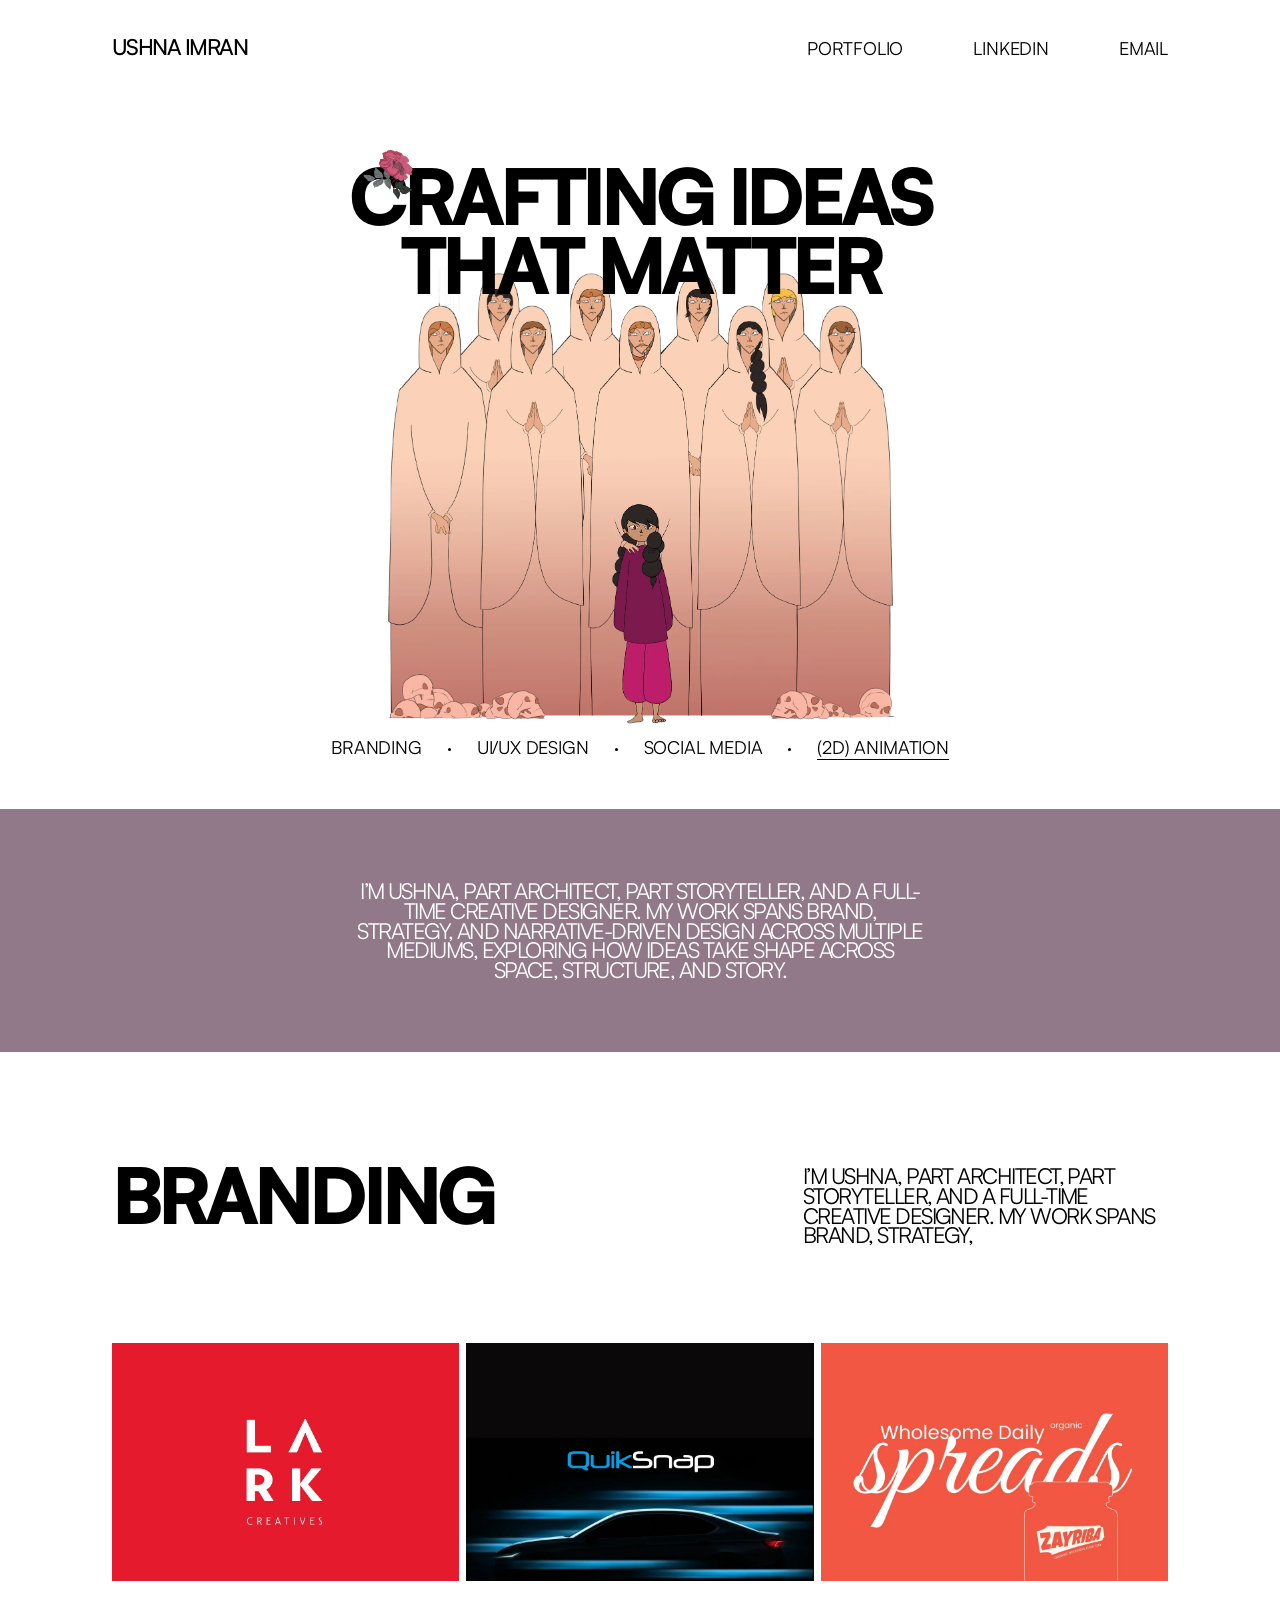
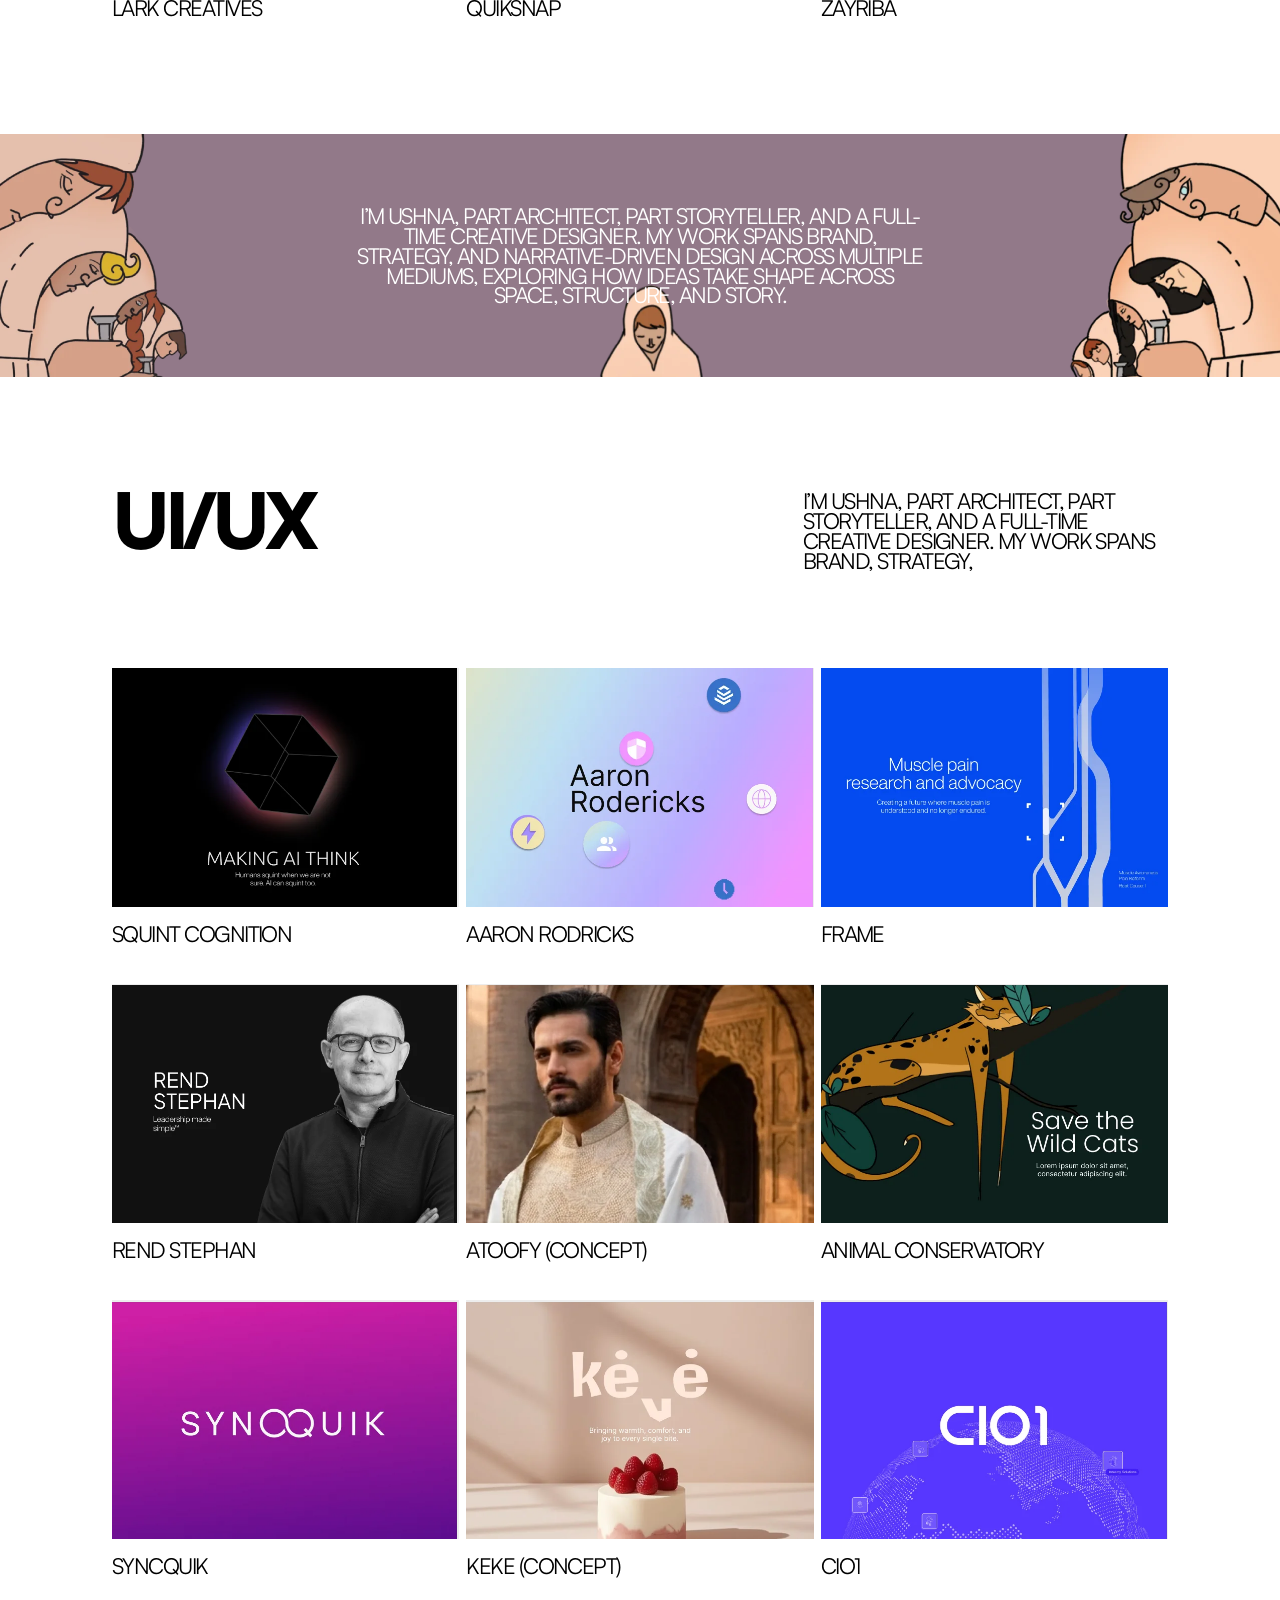
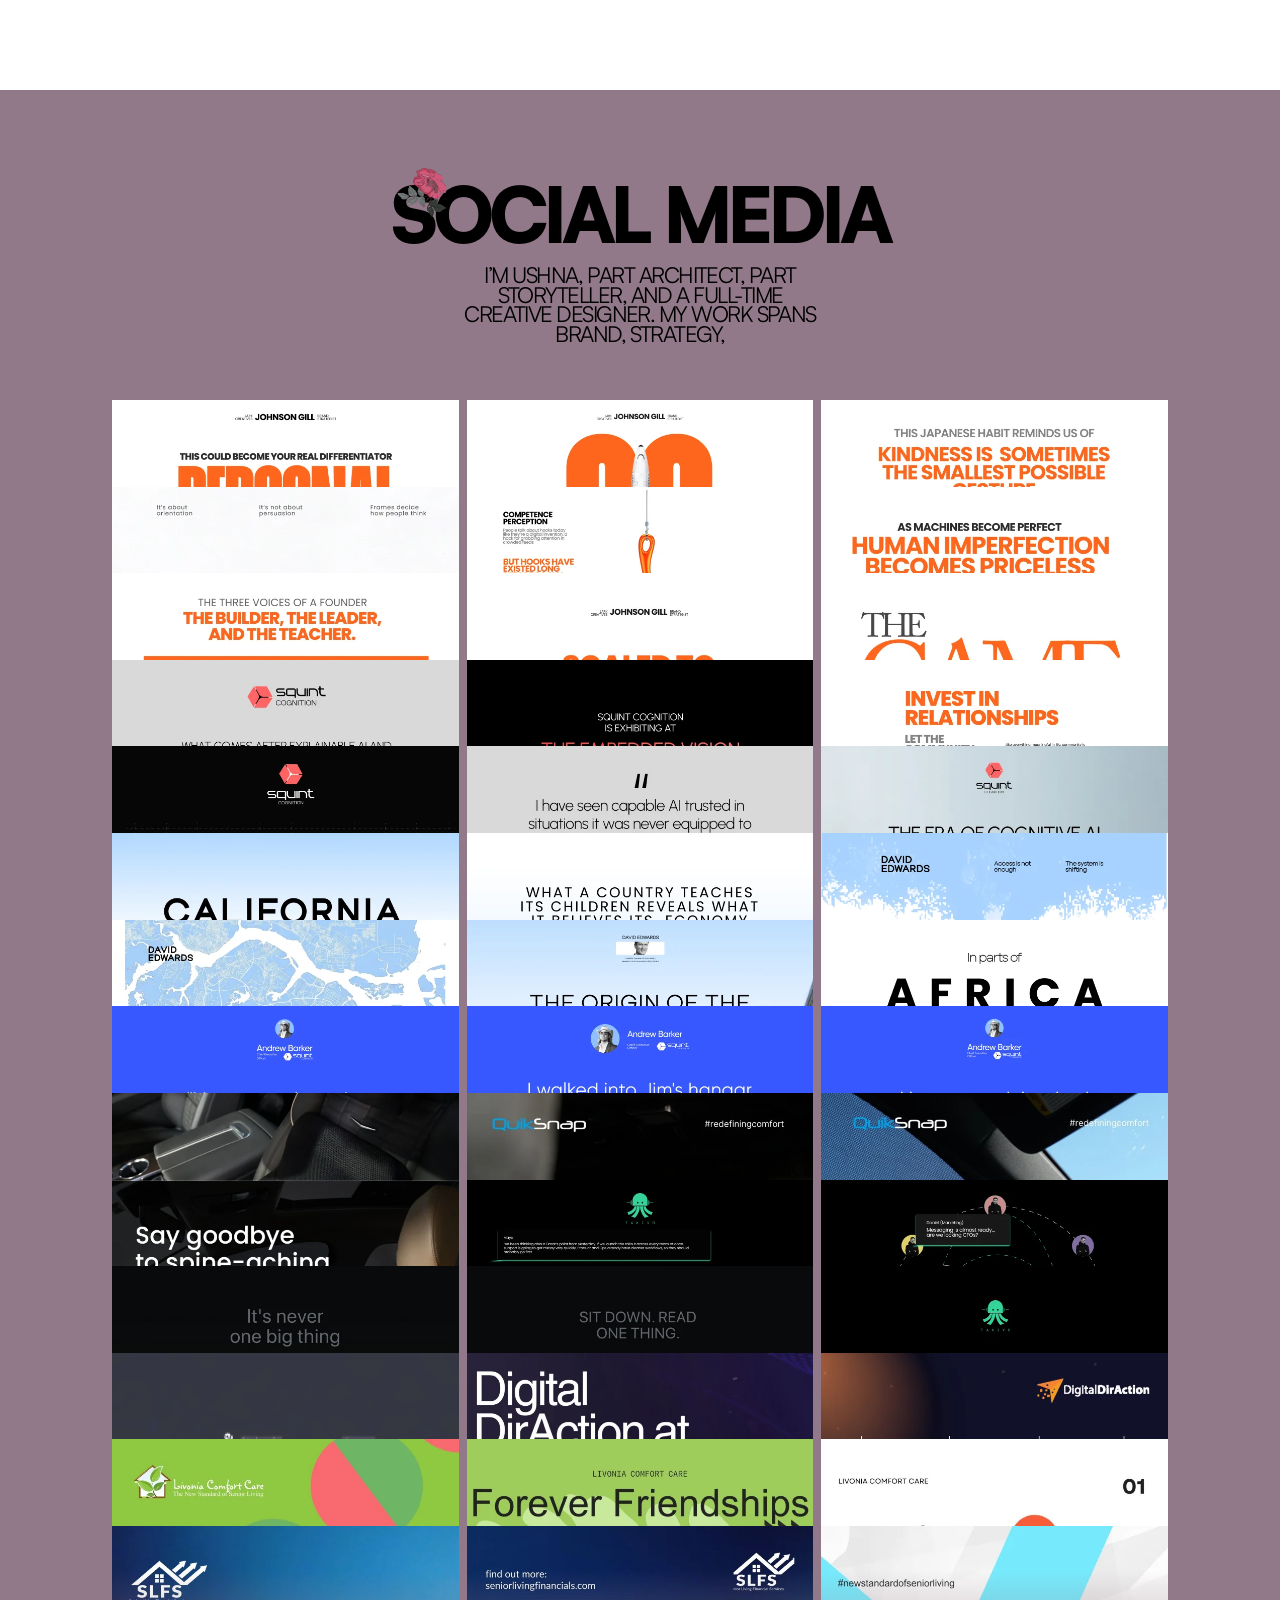
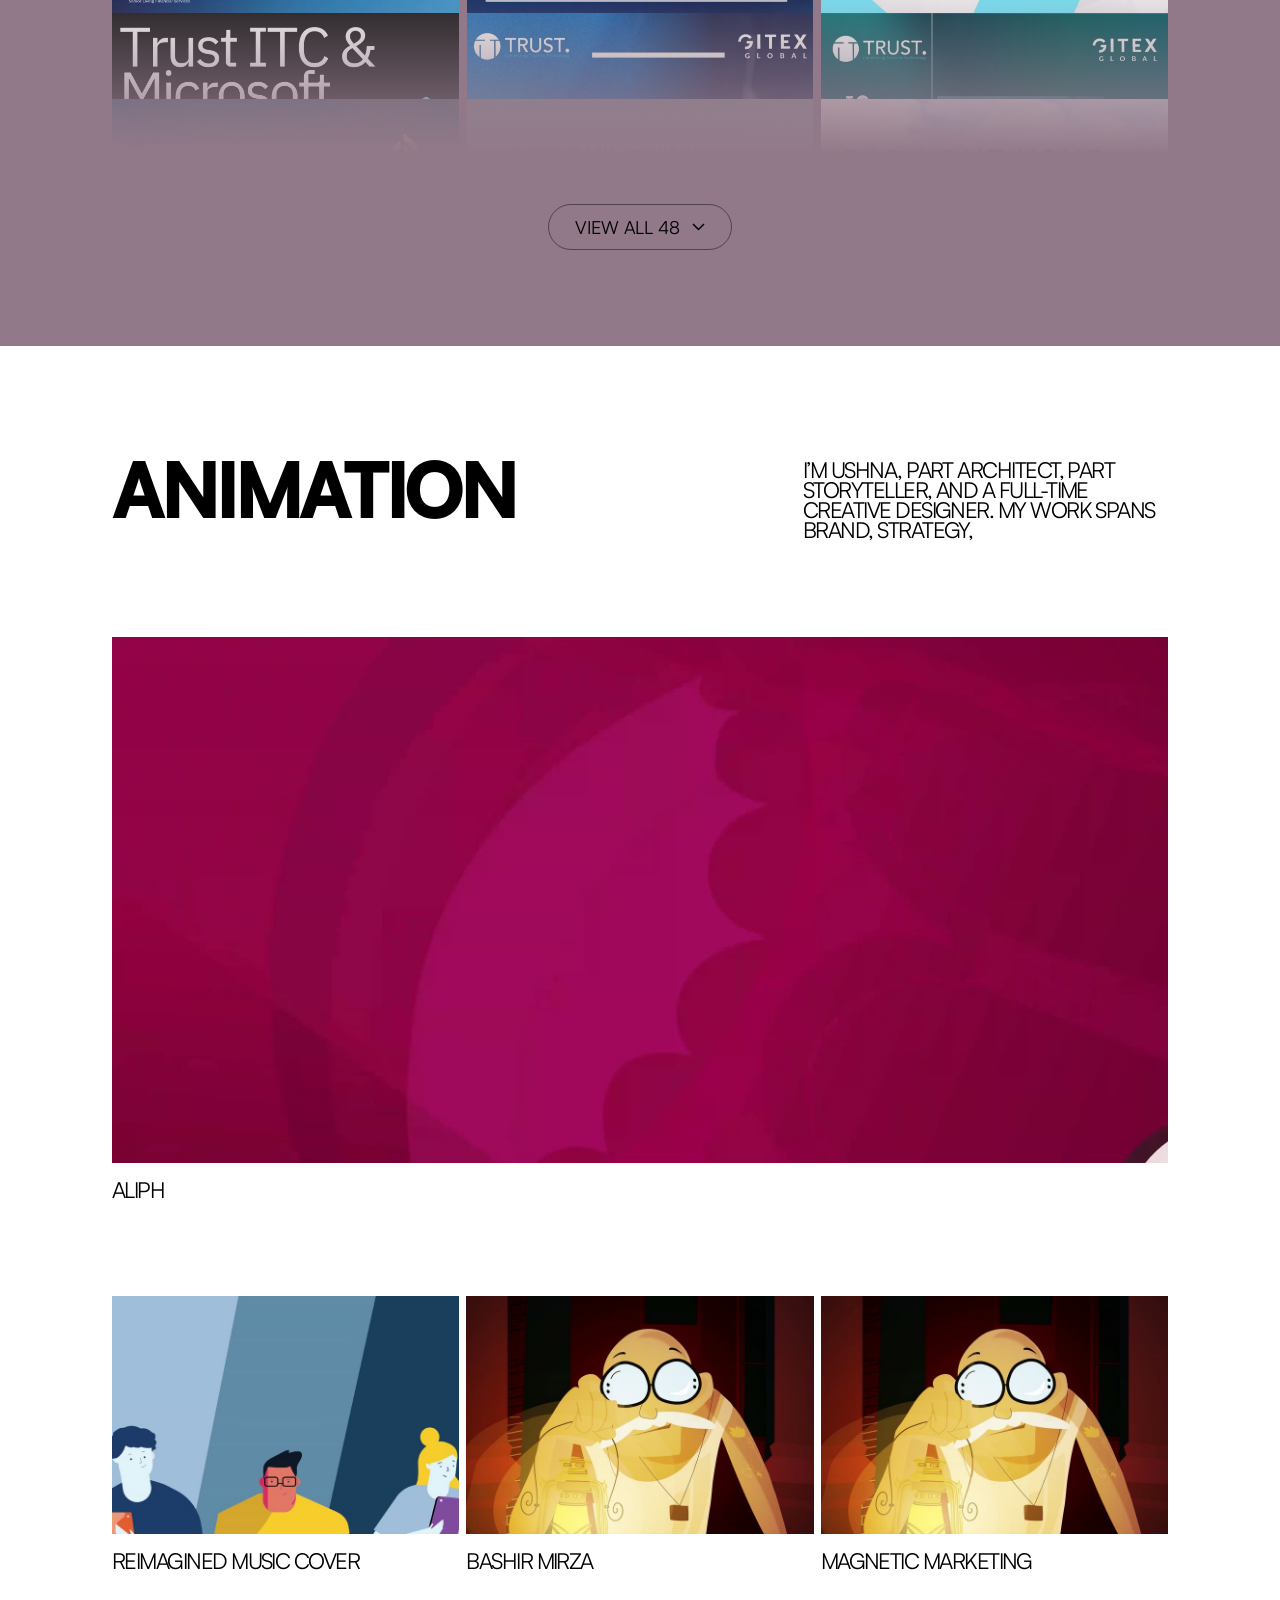
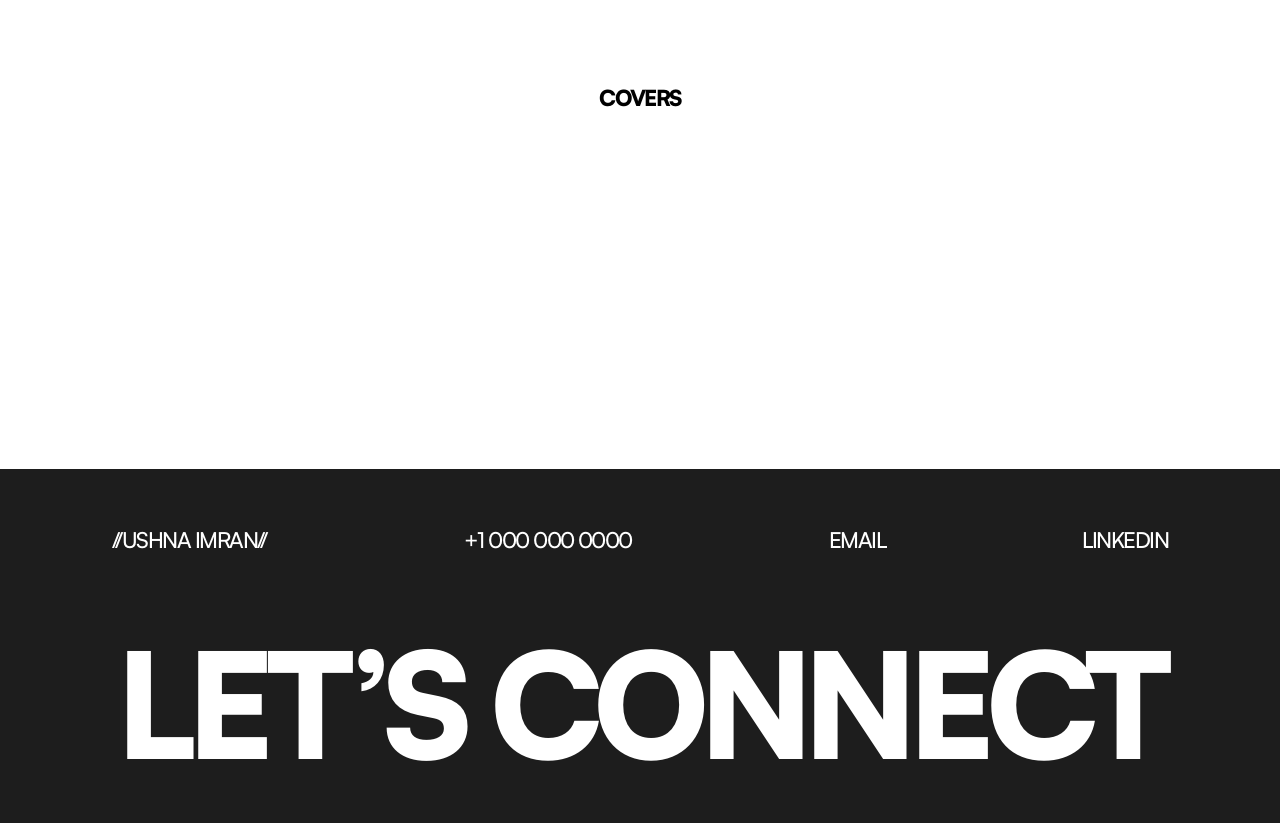
==== commit e760b068: "Fix inline tile boxes, hover events, and add asset cache-busting - .tile__art / .anim__media are spa" ====
--- a/index.html
+++ b/index.html
@@ -10,7 +10,7 @@
 <meta property="og:type" content="website">
 <link rel="preload" href="assets/fonts/Satoshi-Black.woff2" as="font" type="font/woff2" crossorigin>
 <link rel="preload" href="assets/fonts/Satoshi-Regular.woff2" as="font" type="font/woff2" crossorigin>
-<link rel="stylesheet" href="css/style.css">
+<link rel="stylesheet" href="css/style.css?v=1789862126">
 </head>
 <body>
 
@@ -277,6 +277,6 @@
   </div>
 </div>
 
-<script src="js/main.js"></script>
+<script src="js/main.js?v=1789862195"></script>
 </body>
 </html>
--- a/css/style.css
+++ b/css/style.css
@@ -86,7 +86,7 @@
 /* ---------- tile grids --------------------------------------------------- */
 .grid{display:grid;grid-template-columns:repeat(3,1fr);gap:41px var(--gut);margin-top:98px}
 .tile{display:block;width:100%;text-align:left;padding:0}
-.tile__art{position:relative;width:100%;aspect-ratio:var(--tile-ratio);overflow:hidden;background:#EDEDED}
+.tile__art{display:block;position:relative;width:100%;aspect-ratio:var(--tile-ratio);overflow:hidden;background:#EDEDED}
 .tile__art img,.tile__art video{width:100%;height:100%;object-fit:cover}
 .tile__label{display:block;margin-top:17px;font-size:22px;line-height:.9}
 .tile--link{cursor:pointer}
@@ -131,7 +131,7 @@
 .aliph{position:relative;width:100%;aspect-ratio:1056/526;overflow:hidden;margin-top:98px;background:#EDEDED}
 .aliph video,.aliph img{width:100%;height:100%;object-fit:cover}
 .anim-grid{margin-top:96px}
-.anim__media{position:relative;width:100%;height:100%}
+.anim__media{display:block;position:relative;width:100%;height:100%}
 .anim__media video{position:absolute;inset:0;width:100%;height:100%;object-fit:cover;opacity:0;transition:opacity .5s var(--ease)}
 .anim__media.is-playing video{opacity:1}
 
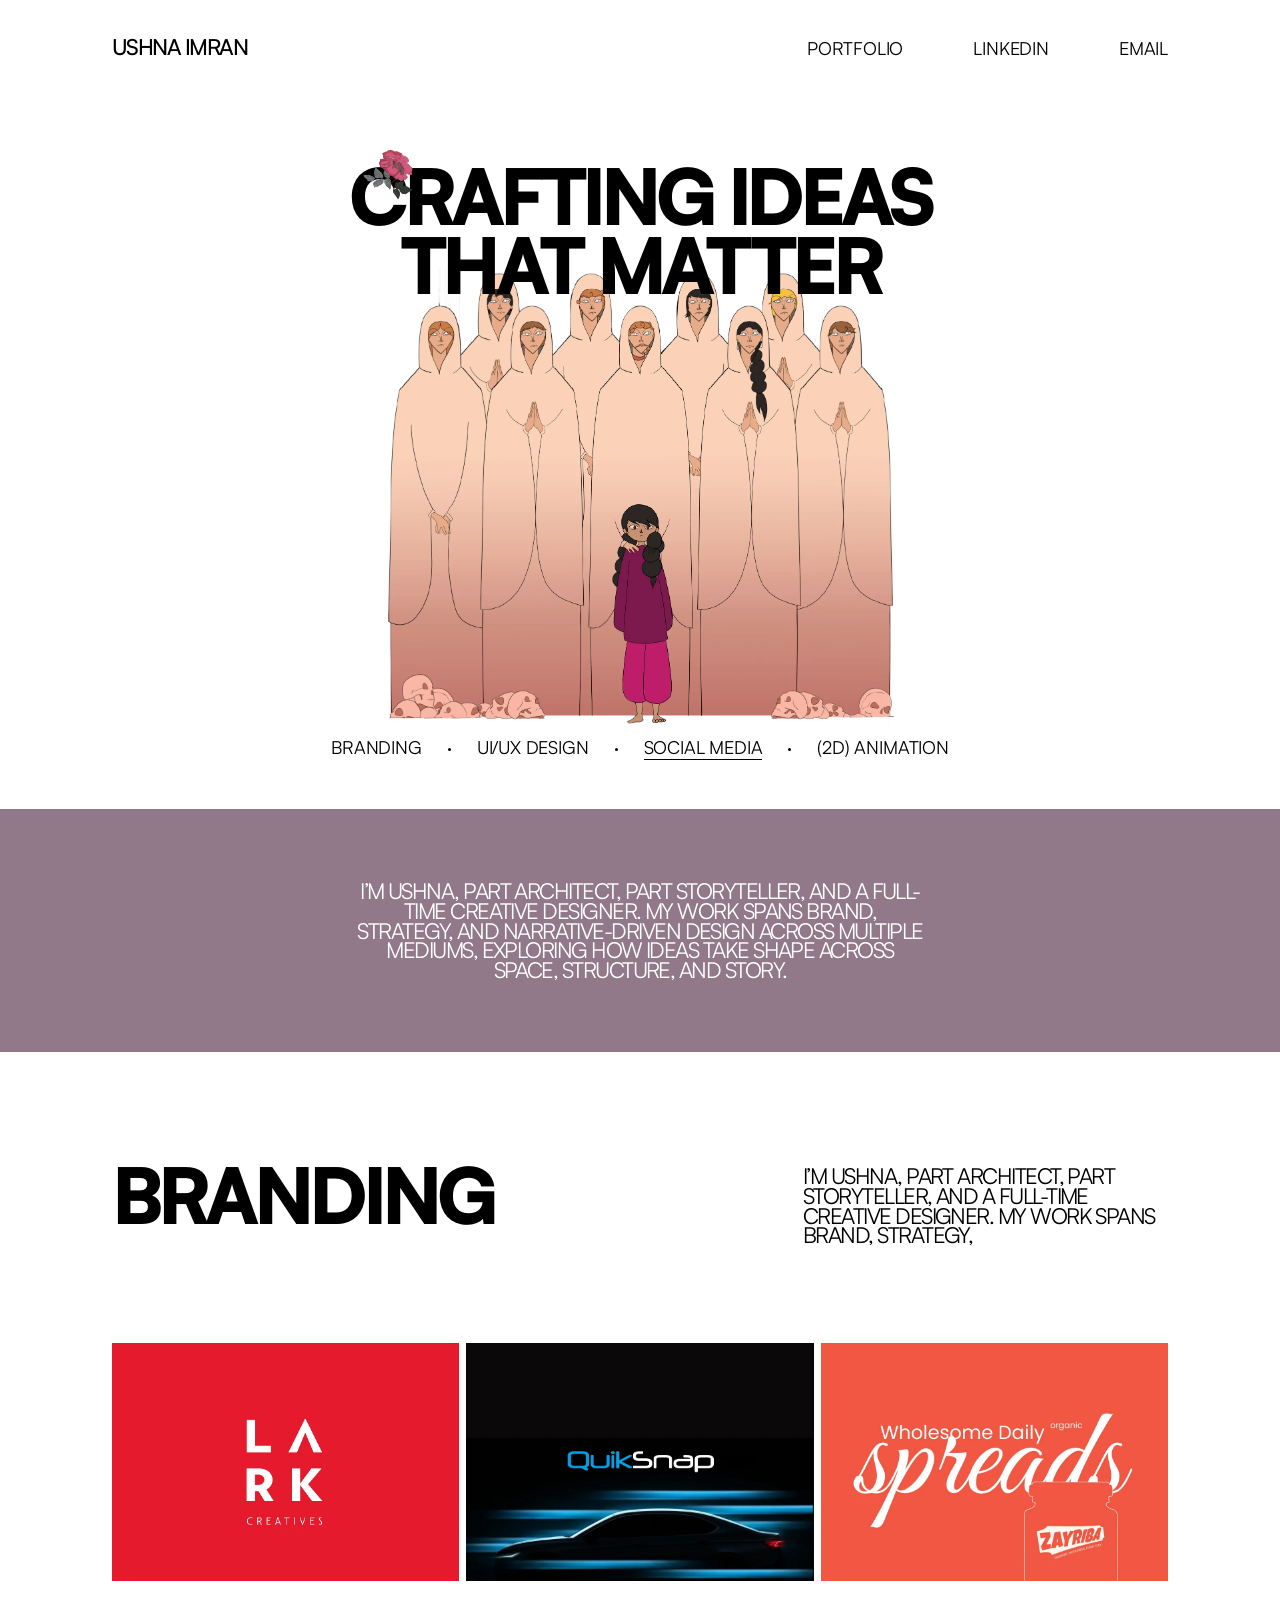
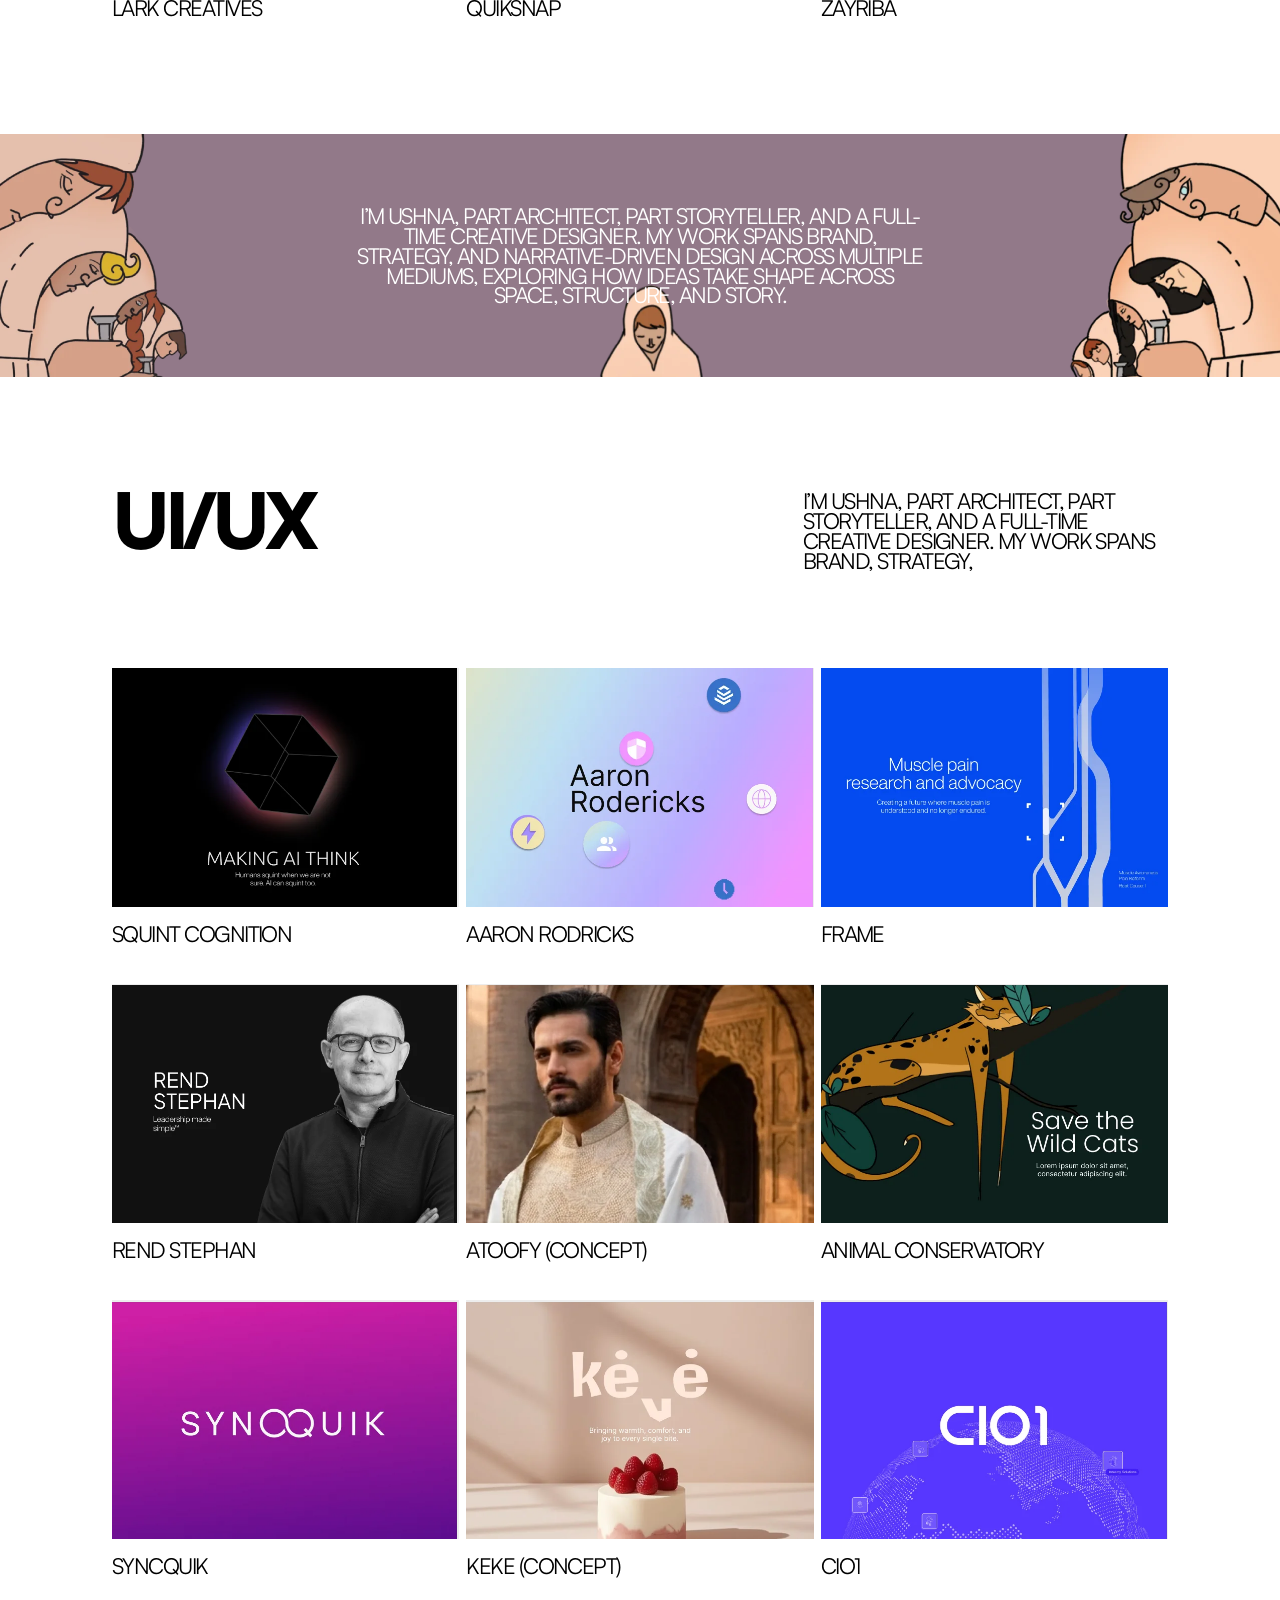
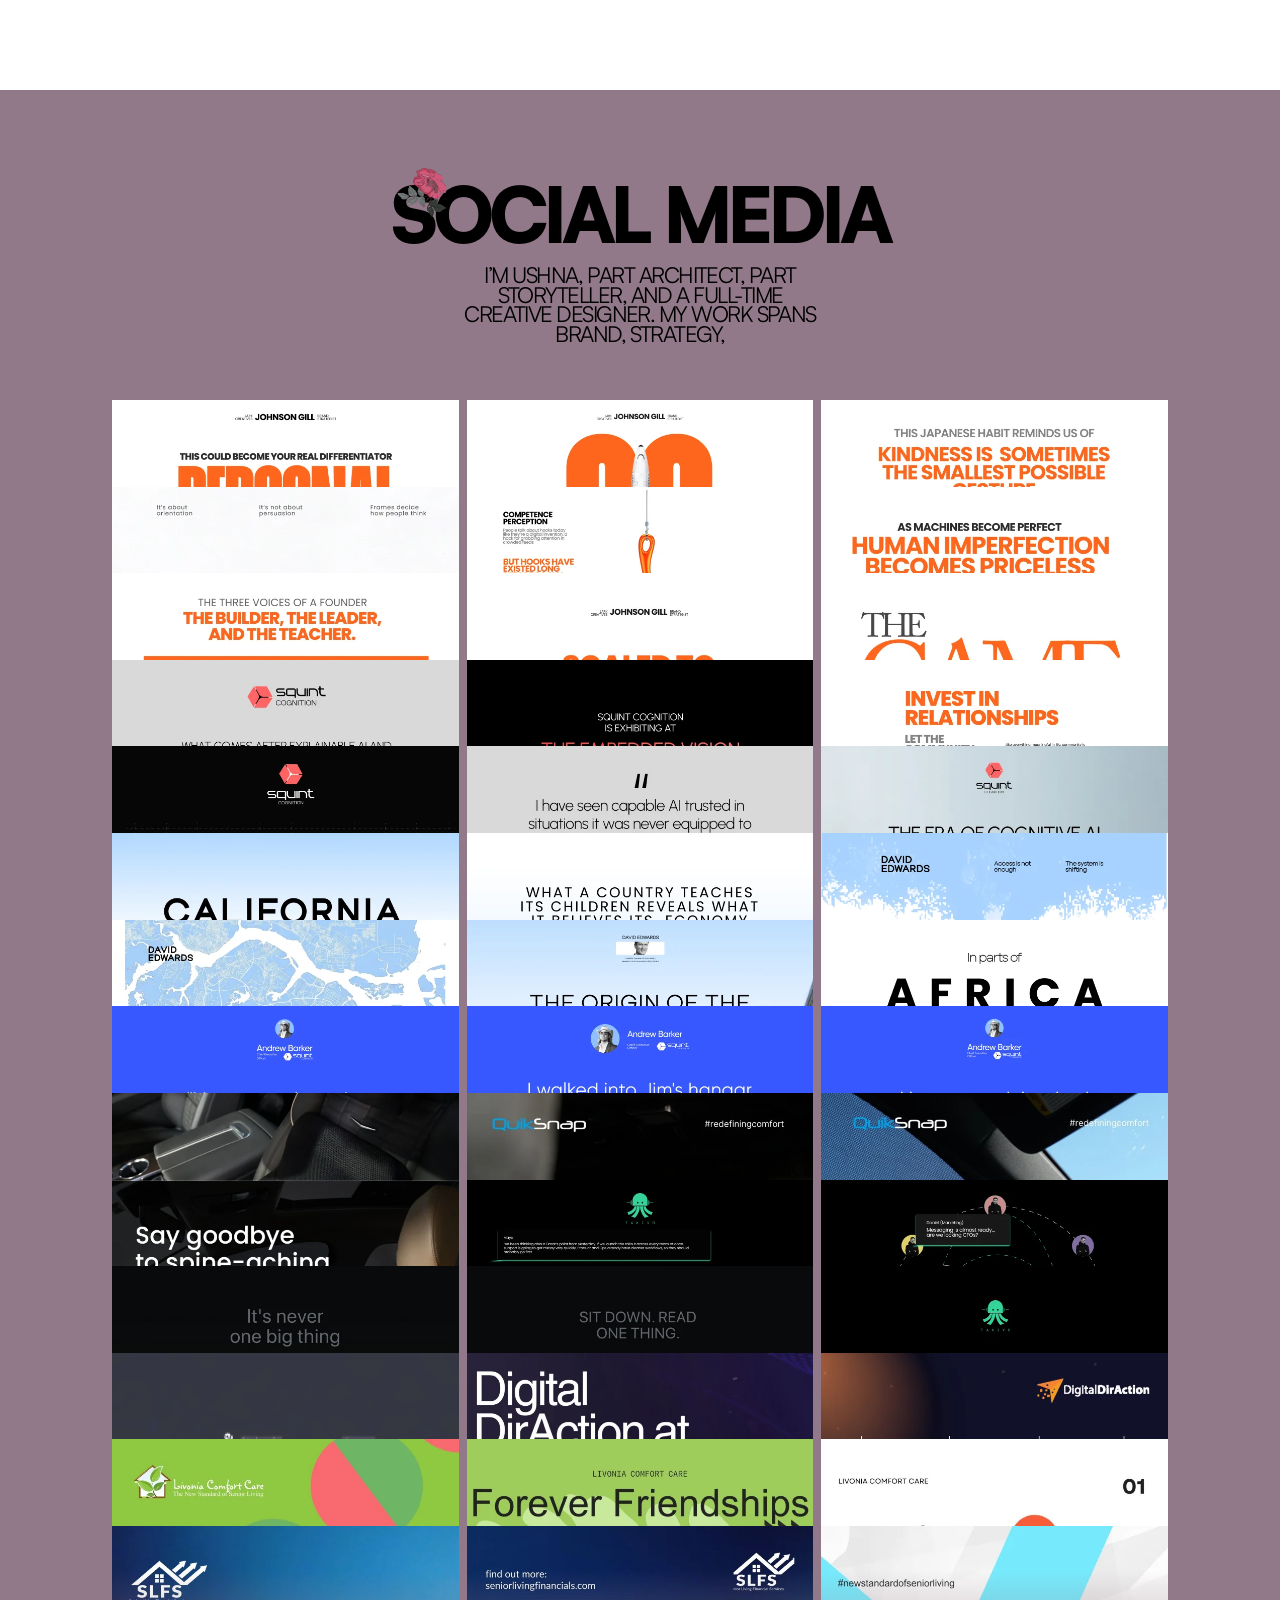
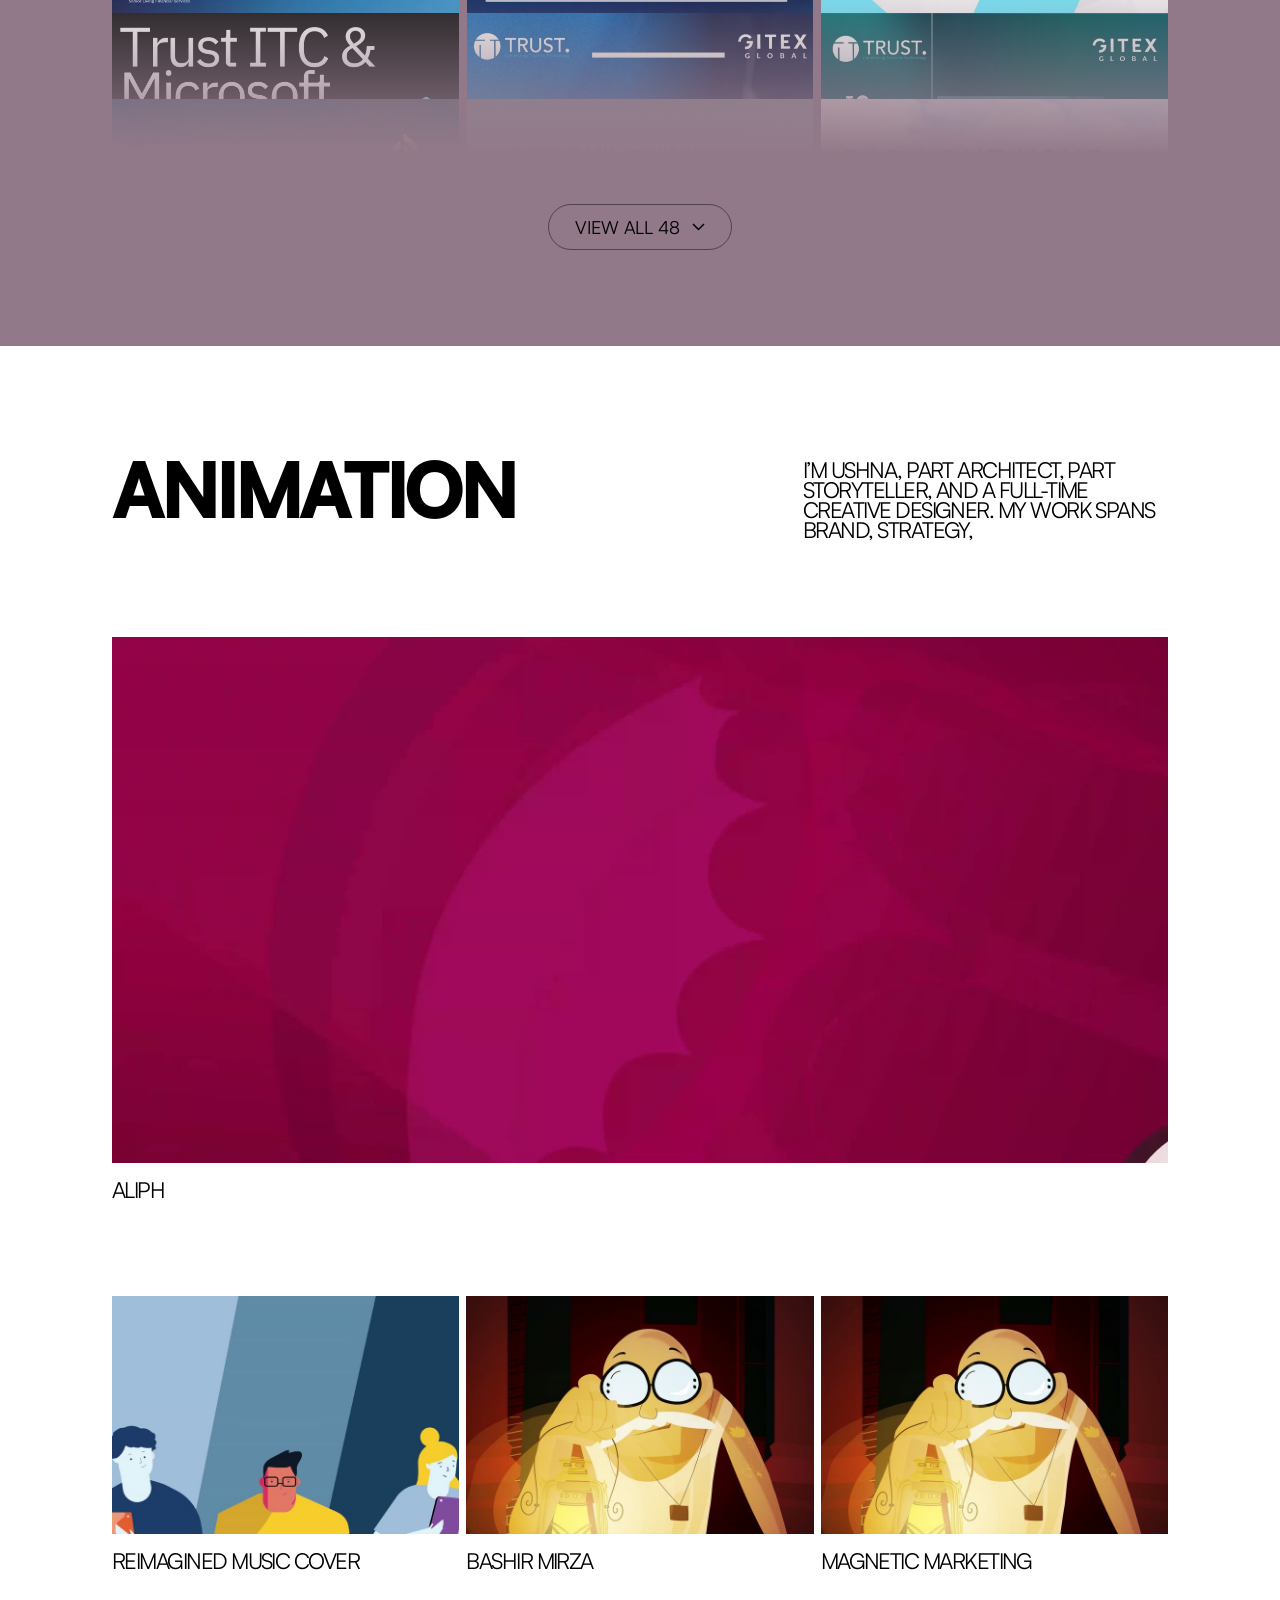
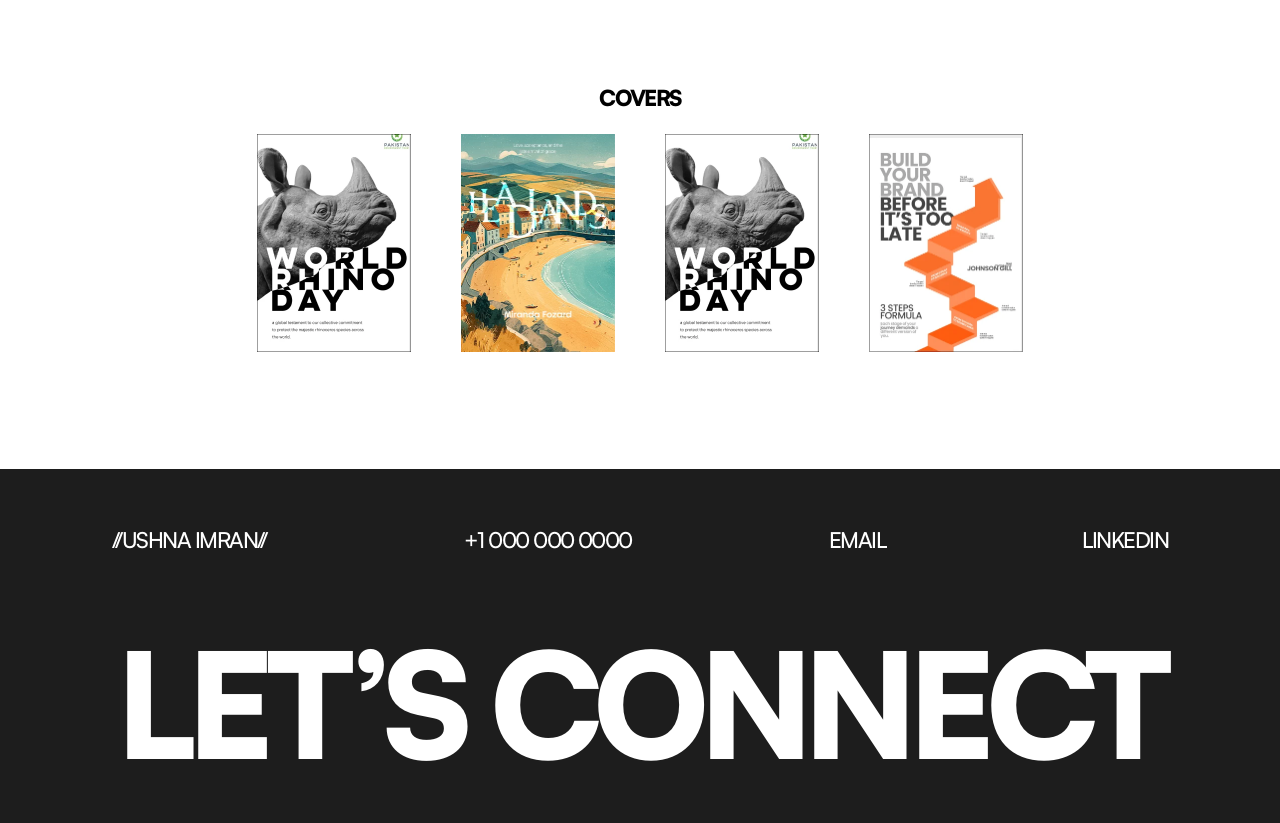
==== commit c05fc2cb: "Add link-preview image and a full favicon set og-image.jpg (1200x630, 71KB) composed from the hero i" ====
--- a/index.html
+++ b/index.html
@@ -5,12 +5,35 @@
 <meta name="viewport" content="width=device-width,initial-scale=1">
 <title>Ushna Imran — Crafting Ideas That Matter</title>
 <meta name="description" content="Ushna Imran — creative designer working across branding, UI/UX, social media and 2d animation.">
+<link rel="canonical" href="https://ehabriaz1.github.io/UshnaImranPortfolio/">
+<meta name="theme-color" content="#1D1D1D">
+
+<meta property="og:type" content="website">
+<meta property="og:site_name" content="Ushna Imran">
+<meta property="og:url" content="https://ehabriaz1.github.io/UshnaImranPortfolio/">
 <meta property="og:title" content="Ushna Imran — Crafting Ideas That Matter">
-<meta property="og:description" content="Creative designer working across branding, UI/UX, social media and 2d animation.">
-<meta property="og:type" content="website">
+<meta property="og:description" content="Ushna Imran — creative designer working across branding, UI/UX, social media and 2d animation.">
+<meta property="og:locale" content="en_GB">
+<meta property="og:image" content="https://ehabriaz1.github.io/UshnaImranPortfolio/assets/img/og-image.jpg">
+<meta property="og:image:secure_url" content="https://ehabriaz1.github.io/UshnaImranPortfolio/assets/img/og-image.jpg">
+<meta property="og:image:type" content="image/jpeg">
+<meta property="og:image:width" content="1200">
+<meta property="og:image:height" content="630">
+<meta property="og:image:alt" content="Ushna Imran — Crafting Ideas That Matter">
+
+<meta name="twitter:card" content="summary_large_image">
+<meta name="twitter:title" content="Ushna Imran — Crafting Ideas That Matter">
+<meta name="twitter:description" content="Ushna Imran — creative designer working across branding, UI/UX, social media and 2d animation.">
+<meta name="twitter:image" content="https://ehabriaz1.github.io/UshnaImranPortfolio/assets/img/og-image.jpg">
+
+<link rel="icon" href="favicon.ico" sizes="any">
+<link rel="icon" type="image/png" sizes="32x32" href="assets/img/favicon-32.png">
+<link rel="icon" type="image/png" sizes="16x16" href="assets/img/favicon-16.png">
+<link rel="apple-touch-icon" sizes="180x180" href="assets/img/apple-touch-icon.png">
+<link rel="manifest" href="site.webmanifest">
 <link rel="preload" href="assets/fonts/Satoshi-Black.woff2" as="font" type="font/woff2" crossorigin>
 <link rel="preload" href="assets/fonts/Satoshi-Regular.woff2" as="font" type="font/woff2" crossorigin>
-<link rel="stylesheet" href="css/style.css?v=1789862126">
+<link rel="stylesheet" href="css/style.css?v=1789914218">
 </head>
 <body>
 
--- a/css/style.css
+++ b/css/style.css
@@ -20,7 +20,8 @@
 }
 
 *,*::before,*::after{box-sizing:border-box}
-html{-webkit-text-size-adjust:100%}
+html{-webkit-text-size-adjust:100%;scroll-behavior:smooth}
+@media (prefers-reduced-motion:reduce){html{scroll-behavior:auto}}
 body{
   margin:0;background:var(--paper);color:var(--ink);
   font-family:Satoshi,system-ui,-apple-system,"Segoe UI",sans-serif;
@@ -129,7 +130,10 @@
 
 /* ---------- animation ---------------------------------------------------- */
 .aliph{position:relative;width:100%;aspect-ratio:1056/526;overflow:hidden;margin-top:98px;background:#EDEDED}
-.aliph video,.aliph img{width:100%;height:100%;object-fit:cover}
+.aliph img{width:100%;height:100%;object-fit:cover}
+.aliph video{position:absolute;inset:0;width:100%;height:100%;object-fit:cover;
+             opacity:0;transition:opacity .6s var(--ease)}
+.aliph.is-playing video{opacity:1}
 .anim-grid{margin-top:96px}
 .anim__media{display:block;position:relative;width:100%;height:100%}
 .anim__media video{position:absolute;inset:0;width:100%;height:100%;object-fit:cover;opacity:0;transition:opacity .5s var(--ease)}
@@ -158,22 +162,26 @@
 
 /* ---------- case-study modal --------------------------------------------- */
 .modal{
-  position:fixed;inset:0;z-index:100;display:flex;justify-content:center;
+  position:fixed;inset:0;z-index:100;display:flex;justify-content:center;align-items:center;
+  padding:40px 24px;
   opacity:0;visibility:hidden;transition:opacity .5s var(--ease),visibility .5s;
 }
 .modal.is-open{opacity:1;visibility:visible}
 .modal__scrim{position:absolute;inset:0;background:rgba(10,10,10,.82);backdrop-filter:blur(6px)}
 .modal__panel{
-  position:relative;width:min(1056px,calc(100% - 48px));height:100%;
+  position:relative;width:min(1240px,100%);height:100%;max-height:100%;
   overflow-y:auto;overscroll-behavior:contain;background:var(--paper);
-  transform:translateY(28px);opacity:0;
+  border-radius:24px;
+  box-shadow:0 32px 80px rgba(0,0,0,.45);
+  transform:translateY(28px) scale(.985);opacity:0;
   transition:transform .6s var(--ease),opacity .6s var(--ease);
   scrollbar-width:thin;
 }
 .modal.is-open .modal__panel{transform:none;opacity:1}
 .modal__bar{
   position:sticky;top:0;z-index:2;display:flex;align-items:center;justify-content:space-between;
-  padding:22px 28px;background:rgba(255,255,255,.92);backdrop-filter:blur(10px);
+  padding:22px 30px;background:rgba(255,255,255,.94);backdrop-filter:blur(12px);
+  border-radius:24px 24px 0 0;
   border-bottom:1px solid #EDEDED;font-size:22px;line-height:.9;
 }
 .modal__close{
@@ -232,6 +240,7 @@
   .foot{padding:44px 0 40px;margin-top:72px}
   .foot__links{flex-direction:column;gap:16px;align-items:flex-start}
   .foot__big{margin-top:44px;text-align:left}
-  .modal__panel{width:100%}
-  .modal__bar{padding:16px 18px;font-size:18px}
-}
+  .modal{padding:16px 10px}
+  .modal__panel{width:100%;border-radius:16px}
+  .modal__bar{padding:16px 18px;font-size:18px;border-radius:16px 16px 0 0}
+}
